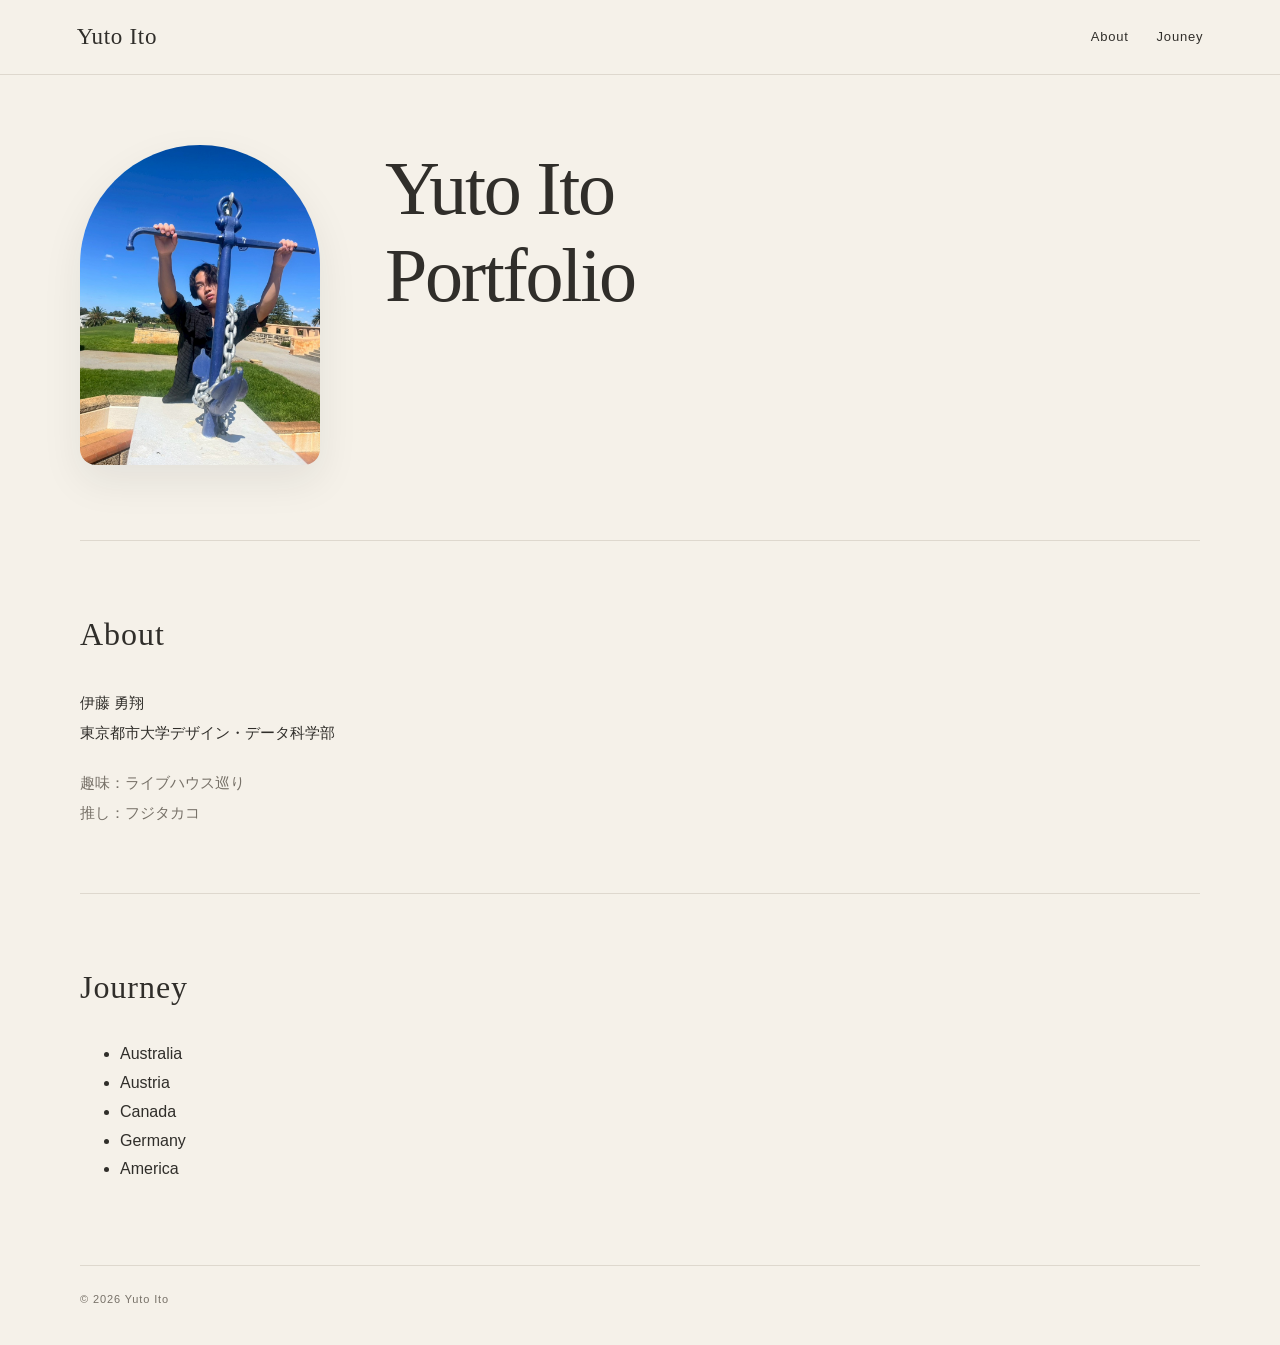
==== index.html @ a5b7b82e "Add files via upload" ====
<!DOCTYPE html>
<html long ="ja">
    <head>
        <meta charset="UTF-8">
        <title>Yuto Ito</title>
        <link rel="stylesheet" href="style.css">
    </head>
    <body>
        <header>
            <a href="#top">Yuto Ito</a>
            <nav>
                <a href="#about">About</a>
                <a href="#journey">Jouney</a>
            </nav>
        </header>
    </body>
    <main>
        <section id="top">
            <img src="media/20260925164111876652.jpg" width="200">
            <h1>
                Yuto Ito<br>
                Portfolio
            </h1>
        </section>
        <section id="about">
        <h3>About</h3>
        <p>
            伊藤 勇翔<br>
            東京都市大学デザイン・データ科学部
        </p>
        <p>
            趣味：ライブハウス巡り<br>
            推し：フジタカコ
        </p>
        </section>
        <section id="journey">
        <h3>Journey</h3>
        <ul>
            <li>Australia</li>
            <li>Austria</li>
            <li>Canada</li>
            <li>Germany</li>
            <li>America</li>
        </ul>
        </section>
    </main>
    <footer>
        <span>© 2026 Yuto Ito</span>
    </footer>
</html>
---- style.css ----
* {
    box-sizing: border-box;
}

html {
    scroll-behavior: smooth;
    scroll-padding-top: 100px;
}

body {
    --background: #f5f1e9;
    --surface: #fffdf8;
    --text: #302e2a;
    --muted: #777168;
    --accent: #956b4b;
    --border: #ded8ce;

    margin: 0;
    background-color: var(--background);
    color: var(--text);
    font-family: "Helvetica Neue", Arial, "Hiragino Kaku Gothic ProN",
        "Yu Gothic", Meiryo, sans-serif;
    line-height: 1.8;
    transition: background-color 0.6s ease, color 0.6s ease;
}

a {
    color: inherit;
    text-decoration: none;
}

header {
    display: flex;
    justify-content: space-between;
    align-items: center;
    position: fixed;
    top: 0;
    left: 0;
    z-index: 100;
    width: 100%;
    height: 75px;
    padding: 0 6%;
    background-color: var(--background);
    border-bottom: 1px solid var(--border);
    transition: background-color 0.6s ease;
}

header > a {
    font-family: Georgia, "Times New Roman", serif;
    font-size: 23px;
    letter-spacing: 0.03em;
}

nav {
    display: flex;
    gap: 28px;
}

nav a {
    font-size: 13px;
    letter-spacing: 0.06em;
    transition: color 0.2s ease;
}

nav a:hover {
    color: var(--accent);
}

main {
    max-width: 1200px;
    margin: 0 auto;
    padding: 0 40px;
}

section {
    padding: 65px 0;
}

h3 {
    margin: 0 0 24px;
    font-family: Georgia, "Times New Roman", serif;
    font-size: 32px;
    font-weight: normal;
    letter-spacing: 0.03em;
}

#top {
    display: grid;
    grid-template-columns: 240px 1fr;
    align-items: center;
    column-gap: 65px;
    padding-top: 145px;
    padding-bottom: 75px;
    min-height: 500px;
}

#top img {
    grid-row: 1 / 3;
    width: 240px;
    max-width: 100%;
    height: auto;
    display: block;
    border-radius: 120px 120px 16px 16px;
    box-shadow: 0 16px 40px rgba(30, 35, 40, 0.08);
}

#top h1 {
    align-self: end;
    margin: 0;
    font-family: Georgia, "Times New Roman", serif;
    font-size: clamp(42px, 6vw, 76px);
    font-weight: normal;
    line-height: 1.15;
    letter-spacing: -0.03em;
}

#weather-icon {
    align-self: start;
    margin: 18px 0 0;
    font-size: 38px;
    line-height: 1;
    color: var(--accent);
}

/* 自己紹介 */
#about {
    border-top: 1px solid var(--border);
    border-bottom: 1px solid var(--border);
}

#about p {
    margin: 0 0 20px;
    font-size: 15px;
    line-height: 2;
}

#about p:last-child {
    margin-bottom: 0;
    color: var(--muted);
}

/* 国の一覧 */
#journey {
    padding-top: 65px;
}

#works {
    padding: 10px 0 0;
}

#works > h3 {
    margin-bottom: 16px;
    font-family: inherit;
    font-size: 12px;
    font-weight: 600;
    letter-spacing: 0.18em;
    text-transform: uppercase;
    color: var(--muted);
}

.works-controls {
    display: flex;
    gap: 12px;
    margin-top: 20px;
    margin-bottom: 30px;
}

.works-controls select {
    min-width: 180px;
    max-width: 100%;
    padding: 12px 16px;
    border: 1px solid var(--border);
    border-radius: 8px;
    background-color: var(--surface);
    color: var(--text);
    font-family: inherit;
    font-size: 13px;
    cursor: pointer;
}

.works-controls select:focus-visible,
a:focus-visible {
    outline: 2px solid var(--accent);
    outline-offset: 4px;
}

#works-grid {
    display: grid;
    grid-template-columns: repeat(3, minmax(0, 1fr));
    gap: 26px;
}

.work-card {
    overflow: hidden;
    border: 1px solid var(--border);
    border-radius: 12px;
    background-color: var(--surface);
    transition: transform 0.25s ease, box-shadow 0.25s ease;
}

.work-card a {
    display: block;
    height: 100%;
}

.work-card img {
    display: block;
    width: 100%;
    aspect-ratio: 4 / 3;
    object-fit: cover;
    transition: transform 0.4s ease;
}

.work-info {
    padding: 22px;
}

.work-card h4 {
    margin: 8px 0 12px;
    font-size: 19px;
    font-weight: 600;
    letter-spacing: 0.03em;
}

.work-card p {
    margin: 0;
    font-size: 13px;
    line-height: 1.9;
    color: var(--muted);
}

.work-card .work-category {
    padding: 0;
    font-size: 11px;
    font-weight: 600;
    letter-spacing: 0.08em;
    color: var(--accent);
}

@media (hover: hover) {
    .work-card:hover {
        transform: translateY(-5px);
        box-shadow: 0 14px 30px rgba(30, 35, 40, 0.08);
    }

    .work-card:hover img {
        transform: scale(1.035);
    }
}

footer {
    max-width: 1120px;
    margin: 0 auto;
    padding: 24px 0 35px;
    border-top: 1px solid var(--border);
    font-size: 11px;
    letter-spacing: 0.08em;
    color: var(--muted);
}

body.weather-sunny {
    --background: #f5f1e9;
    --surface: #fffdf8;
    --text: #302e2a;
    --muted: #777168;
    --accent: #956b4b;
    --border: #ded8ce;
}

body.weather-cloudy {
    --background: #eceeef;
    --surface: #f8f9fa;
    --text: #30383c;
    --muted: #69757b;
    --accent: #596f65;
    --border: #d3dadd;
}

body.weather-rainy {
    --background: #e5ebf0;
    --surface: #f5f8fb;
    --text: #293b49;
    --muted: #607586;
    --accent: #4e708b;
    --border: #cbd6df;
}

@media screen and (max-width: 900px) {
    #works-grid {
        grid-template-columns: repeat(2, minmax(0, 1fr));
    }

    #top {
        column-gap: 35px;
    }

    footer {
        margin: 0 40px;
    }
}

@media screen and (max-width: 600px) {
    header {
        height: 65px;
        padding: 0 24px;
    }

    header > a {
        font-size: 20px;
    }

    nav {
        gap: 18px;
    }

    main {
        padding: 0 24px;
    }

    section {
        padding: 45px 0;
    }

    #top {
        grid-template-columns: 1fr;
        gap: 0;
        min-height: auto;
        padding-top: 105px;
        padding-bottom: 45px;
    }

    #top img {
        grid-row: auto;
        width: 180px;
        margin-bottom: 28px;
    }

    #top h1 {
        font-size: 48px;
    }

    #weather-icon {
        margin-top: 20px;
        font-size: 32px;
    }

    h3 {
        font-size: 28px;
    }

    #journey {
        padding-top: 45px;
    }

    #works-grid {
        grid-template-columns: 1fr;
        gap: 24px;
    }

    .works-controls {
        flex-direction: column;
    }

    .works-controls select {
        width: 100%;
    }

    footer {
        margin: 0 24px;
    }
}
@media (prefers-reduced-motion: reduce) {
    html {
        scroll-behavior: auto;
    }

    *,
    *::before,
    *::after {
        transition: none !important;
    }
}
.favorite-artist {
    margin-top: 32px;
    padding: 28px;
    border: 1px solid var(--border);
    border-left: 3px solid var(--accent);
    border-radius: 12px;
    background-color: var(--surface);
}

.artist-label {
    font-size: 10px;
    font-weight: 600;
    letter-spacing: 0.18em;
    color: var(--accent);
}

.favorite-artist h4 {
    margin: 10px 0 16px;
    font-size: 24px;
    font-weight: 600;
    letter-spacing: 0.06em;
}

#about .artist-description {
    max-width: 650px;
    margin: 0;
    font-size: 14px;
    line-height: 2;
    color: var(--muted);
}

.artist-links {
    display: flex;
    flex-wrap: wrap;
    gap: 10px;
    margin-top: 24px;
}

.artist-links a {
    display: inline-flex;
    align-items: center;
    justify-content: center;
    padding: 10px 18px;
    border: 1px solid var(--border);
    border-radius: 6px;
    font-size: 12px;
    transition: background-color 0.2s ease, color 0.2s ease;
}

.artist-links a:first-child {
    background-color: var(--accent);
    border-color: var(--accent);
    color: #fff;
}

@media (hover: hover) {
    .artist-links a:hover {
        background-color: var(--text);
        border-color: var(--text);
        color: var(--surface);
    }
}

@media screen and (max-width: 600px) {
    .favorite-artist {
        padding: 22px;
    }

    .artist-links {
        flex-direction: column;
    }
}
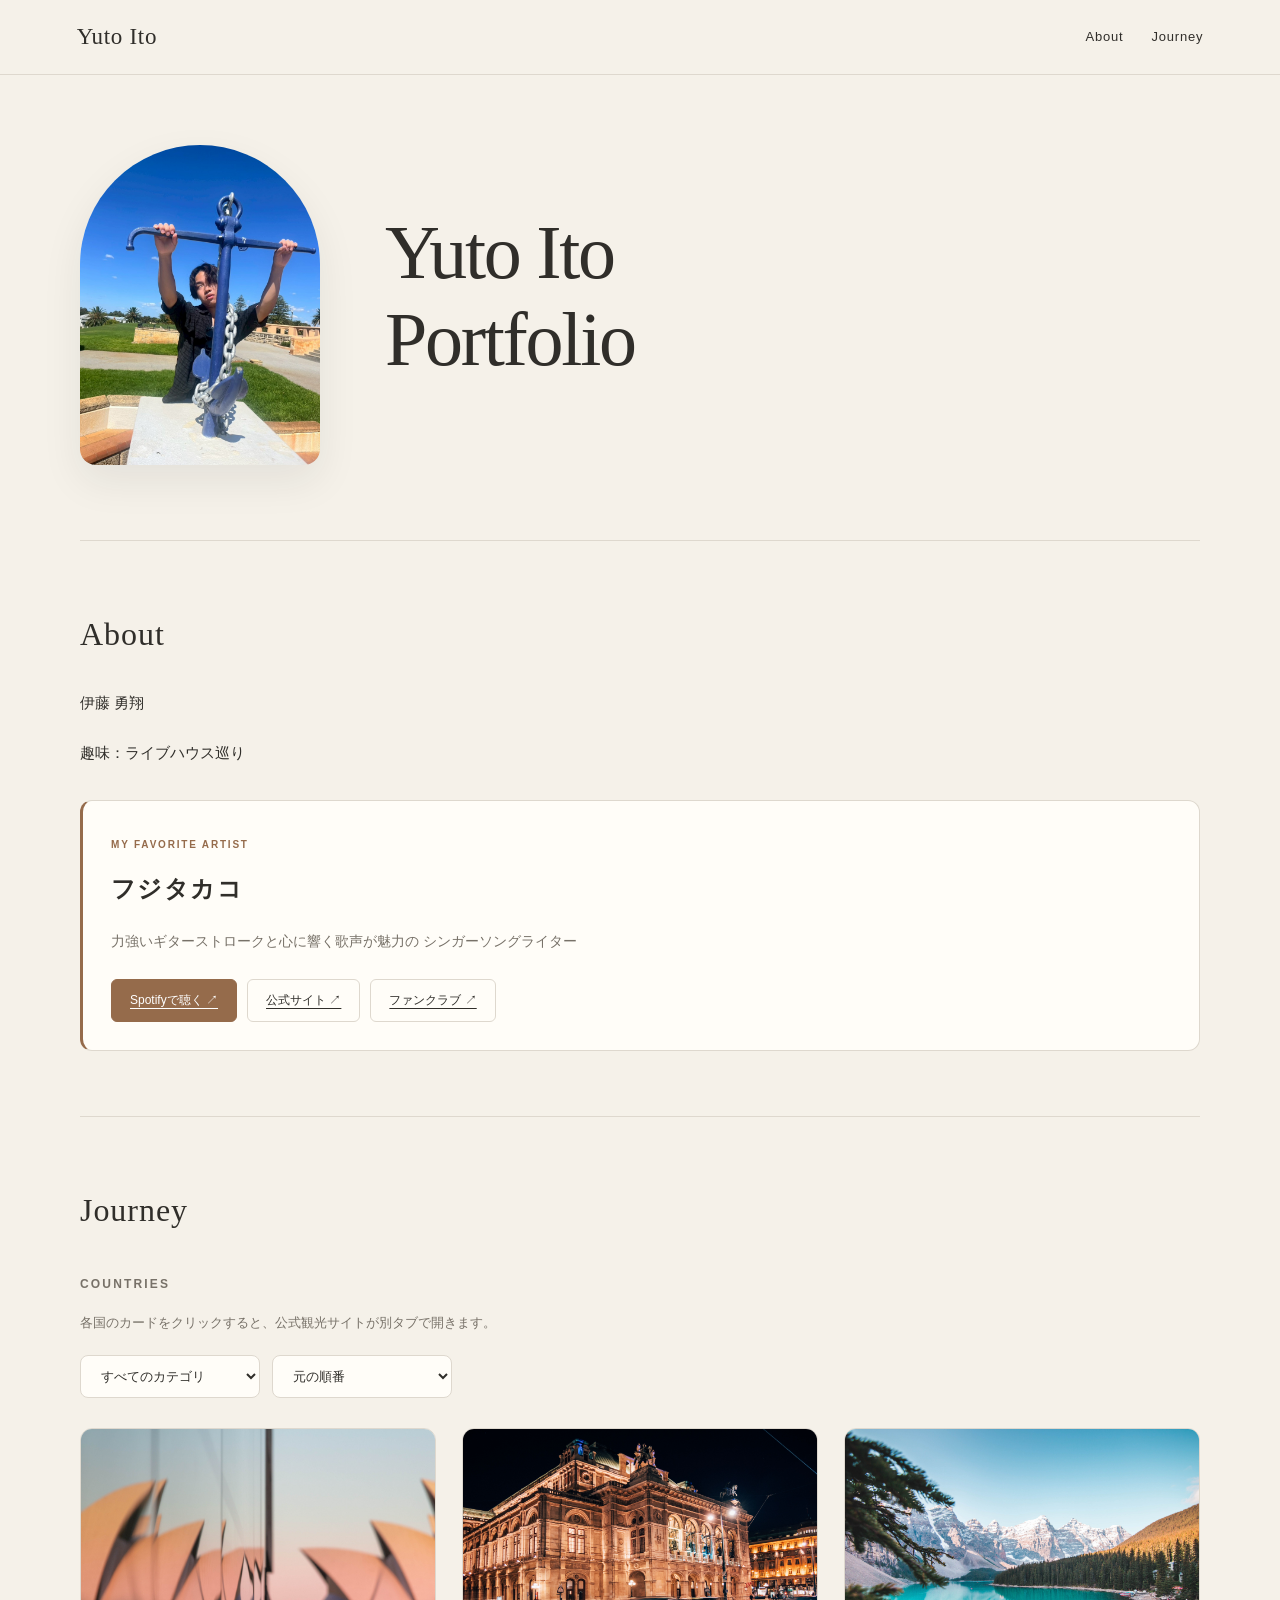
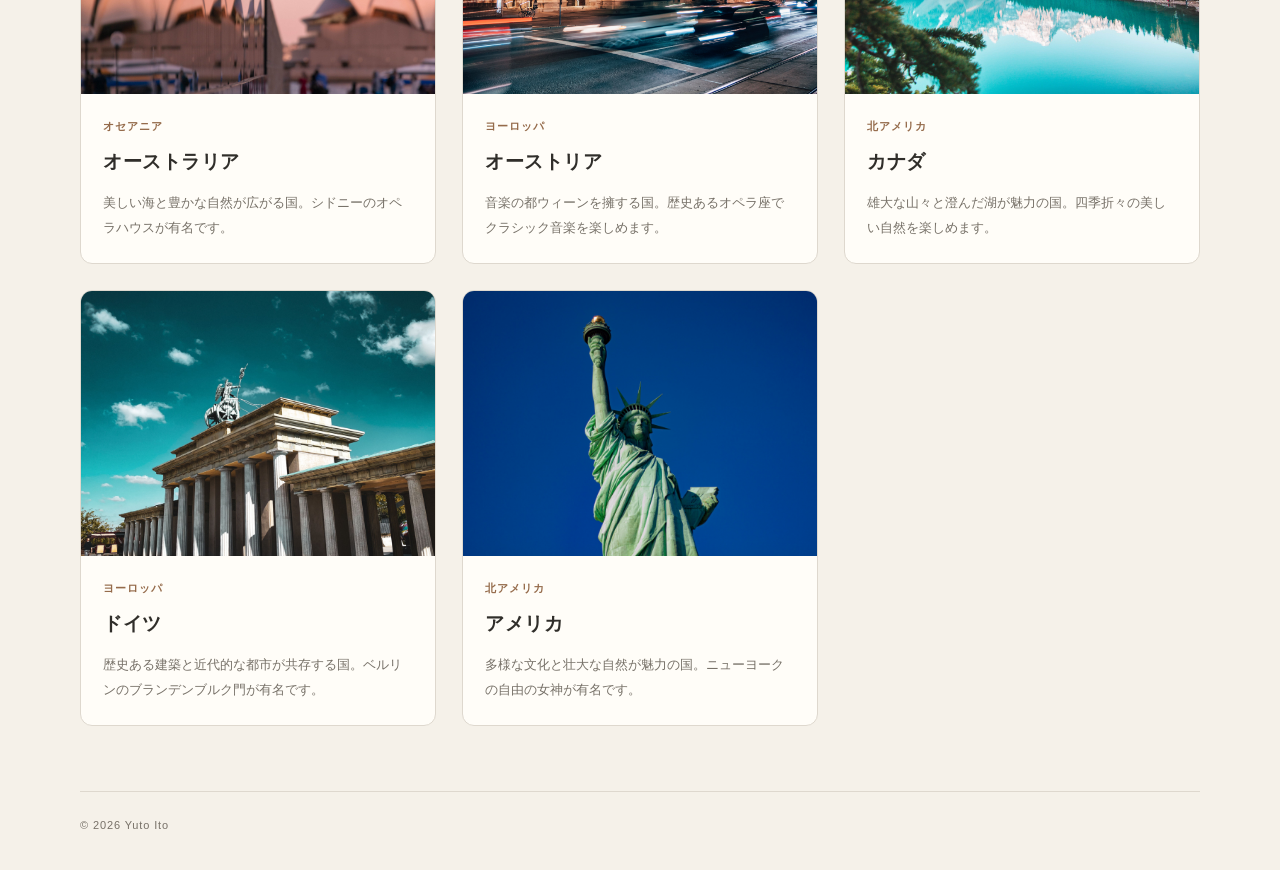
==== commit 9762253e: "Add files via upload" ====
--- a/index.html
+++ b/index.html
@@ -1,50 +1,105 @@
 <!DOCTYPE html>
-<html long ="ja">
-    <head>
-        <meta charset="UTF-8">
-        <title>Yuto Ito</title>
-        <link rel="stylesheet" href="style.css">
-    </head>
-    <body>
-        <header>
-            <a href="#top">Yuto Ito</a>
-            <nav>
-                <a href="#about">About</a>
-                <a href="#journey">Jouney</a>
-            </nav>
-        </header>
-    </body>
+<html lang="ja">
+<head>
+    <meta charset="UTF-8">
+    <meta name="viewport" content="width=device-width, initial-scale=1.0">
+    <title>Yuto Ito</title>
+    <link rel="stylesheet" href="style.css">
+</head>
+
+<body>
+    <header>
+        <a href="#top">Yuto Ito</a>
+
+        <nav>
+            <a href="#about">About</a>
+            <a href="#journey">Journey</a>
+        </nav>
+    </header>
+
     <main>
         <section id="top">
-            <img src="media/20260925164111876652.jpg" width="200">
+            <img
+                src="media/20260925164111876652.jpg"
+                alt="伊藤勇翔のプロフィール写真"
+                width="200"
+            >
+
             <h1>
                 Yuto Ito<br>
                 Portfolio
             </h1>
+
+            <p id="weather-icon"></p>
         </section>
+
         <section id="about">
-        <h3>About</h3>
-        <p>
-            伊藤 勇翔<br>
-            東京都市大学デザイン・データ科学部
+    <h3>About</h3>
+
+    <p>
+        伊藤 勇翔<br>
+    </p>
+
+    <p>趣味：ライブハウス巡り</p>
+
+    <div class="favorite-artist">
+        <span class="artist-label">MY FAVORITE ARTIST</span>
+        <h4>フジタカコ</h4>
+
+        <p class="artist-description">
+            力強いギターストロークと心に響く歌声が魅力の
+            シンガーソングライター
         </p>
-        <p>
-            趣味：ライブハウス巡り<br>
-            推し：フジタカコ
-        </p>
-        </section>
+
+        <div class="artist-links">
+            <a href="https://open.spotify.com/intl-ja/artist/7zickYqNm26rlWgRWS7wtg"
+               target="_blank" rel="noopener noreferrer">
+                Spotifyで聴く ↗
+            </a>
+
+            <a href="https://fujitakako.com/"
+               target="_blank" rel="noopener noreferrer">
+                公式サイト ↗
+            </a>
+
+            <a href="https://fujitakako.bitfan.id/"
+               target="_blank" rel="noopener noreferrer">
+                ファンクラブ ↗
+            </a>
+        </div>
+    </div>
+</section>
+
         <section id="journey">
-        <h3>Journey</h3>
-        <ul>
-            <li>Australia</li>
-            <li>Austria</li>
-            <li>Canada</li>
-            <li>Germany</li>
-            <li>America</li>
-        </ul>
+            <h3>Journey</h3>
+
+            <section id="works" class="works">
+                <h3>Countries</h3>
+
+                <p class="external-note">
+                    各国のカードをクリックすると、公式観光サイトが別タブで開きます。
+                </p>
+
+                <div class="works-controls">
+                    <select id="category" aria-label="カテゴリ">
+                        <option value="all">すべてのカテゴリ</option>
+                    </select>
+
+                    <select id="sort" aria-label="並び替え">
+                        <option value="default">元の順番</option>
+                        <option value="title">名前順</option>
+                    </select>
+                </div>
+
+                <div id="works-grid"></div>
+            </section>
         </section>
     </main>
+
     <footer>
         <span>© 2026 Yuto Ito</span>
     </footer>
+
+    <script src="works.js"></script>
+</body>
 </html>
--- a/style.css
+++ b/style.css
@@ -122,7 +122,6 @@
     color: var(--accent);
 }
 
-/* 自己紹介 */
 #about {
     border-top: 1px solid var(--border);
     border-bottom: 1px solid var(--border);
@@ -139,7 +138,40 @@
     color: var(--muted);
 }
 
-/* 国の一覧 */
+.favorite-artist {
+    margin-top: 28px;
+}
+
+.favorite-artist h4 {
+    margin: 0 0 10px;
+    font-size: 16px;
+    font-weight: 600;
+}
+
+#about .artist-description {
+    margin: 0;
+    font-size: 14px;
+    line-height: 2;
+    color: var(--muted);
+}
+
+.artist-links {
+    display: flex;
+    flex-wrap: wrap;
+    gap: 12px 24px;
+    margin-top: 14px;
+}
+
+.artist-links a {
+    font-size: 13px;
+    text-decoration: underline;
+    text-underline-offset: 4px;
+}
+
+.artist-links a:hover {
+    color: var(--accent);
+}
+
 #journey {
     padding-top: 65px;
 }
@@ -158,8 +190,15 @@
     color: var(--muted);
 }
 
+.external-note {
+    font-size: 13px;
+    color: var(--muted);
+}
+
 .works-controls {
     display: flex;
+    flex-wrap: wrap;
+    align-items: center;
     gap: 12px;
     margin-top: 20px;
     margin-bottom: 30px;
@@ -359,9 +398,11 @@
 
     .works-controls {
         flex-direction: column;
+        align-items: stretch;
     }
 
     .works-controls select {
+        min-width: 0;
         width: 100%;
     }
 
@@ -369,6 +410,7 @@
         margin: 0 24px;
     }
 }
+
 @media (prefers-reduced-motion: reduce) {
     html {
         scroll-behavior: auto;
@@ -380,6 +422,7 @@
         transition: none !important;
     }
 }
+/* 好きなアーティスト */
 .favorite-artist {
     margin-top: 32px;
     padding: 28px;
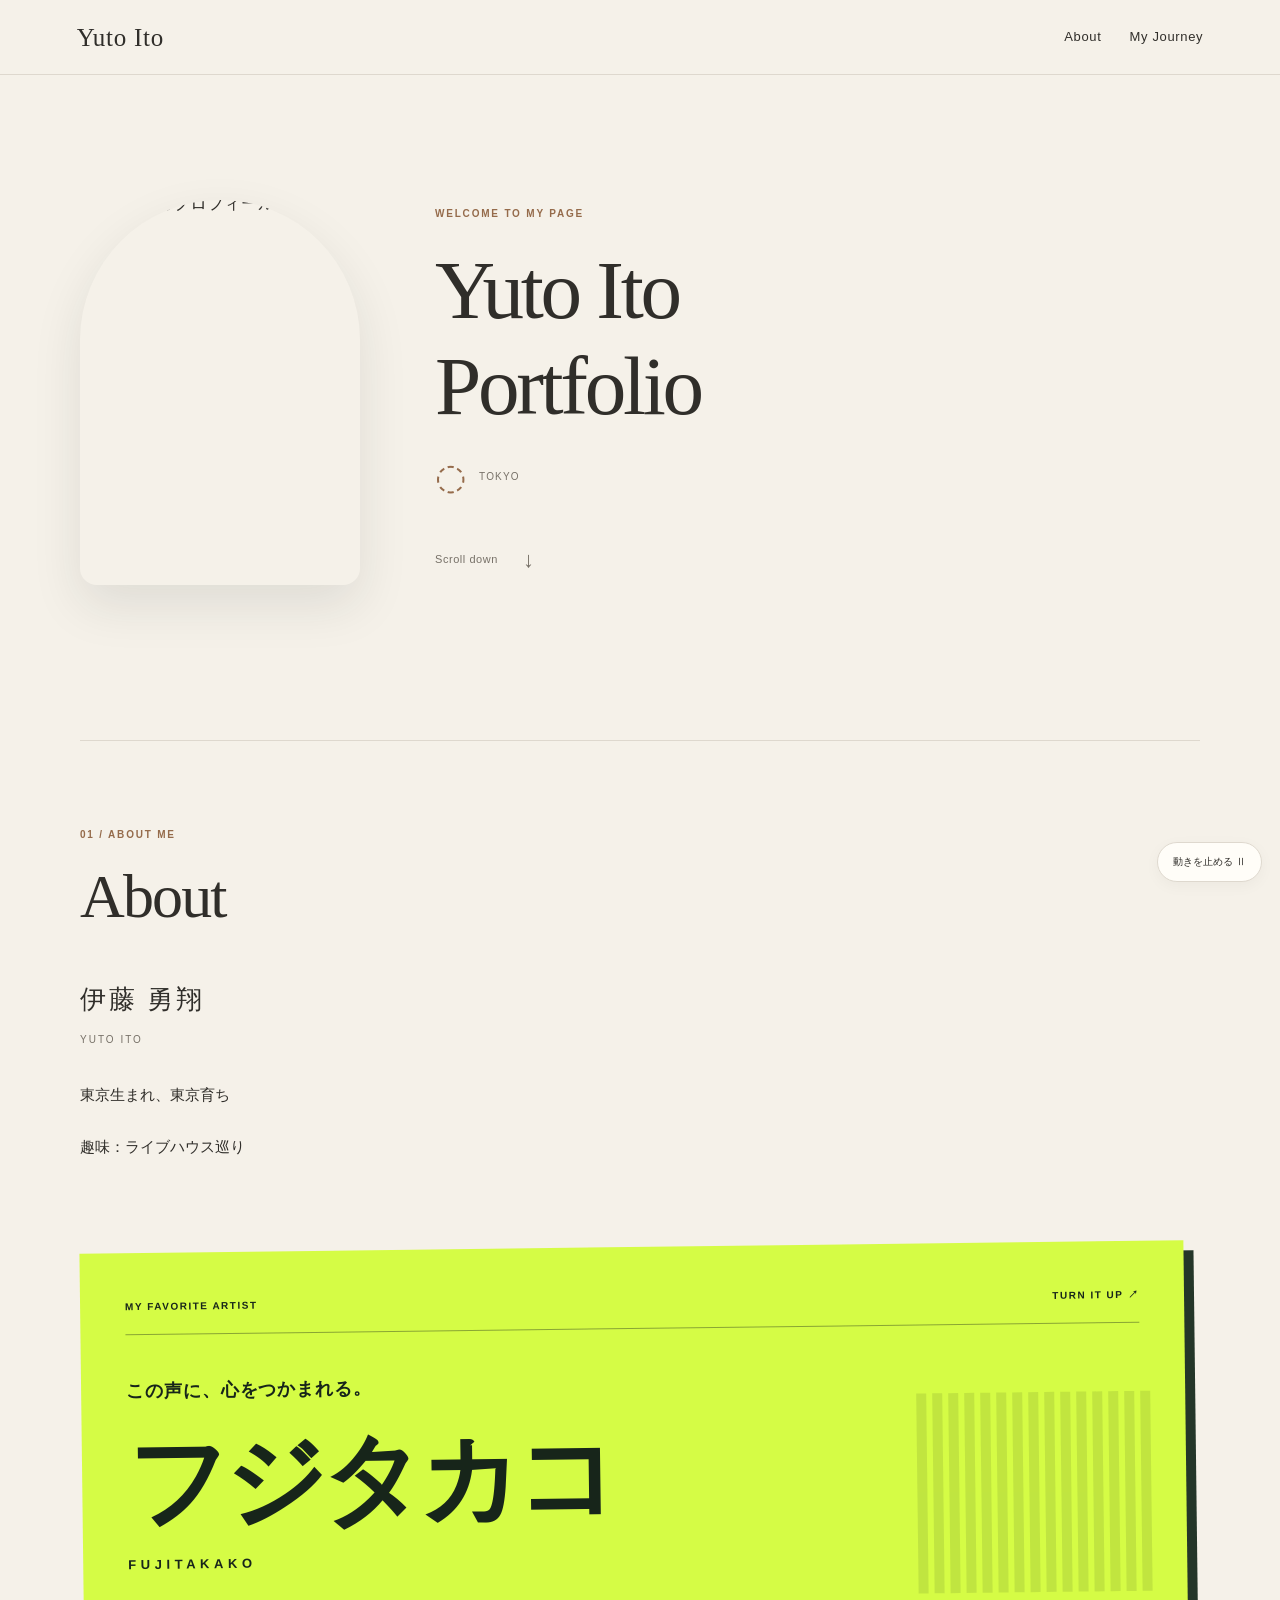
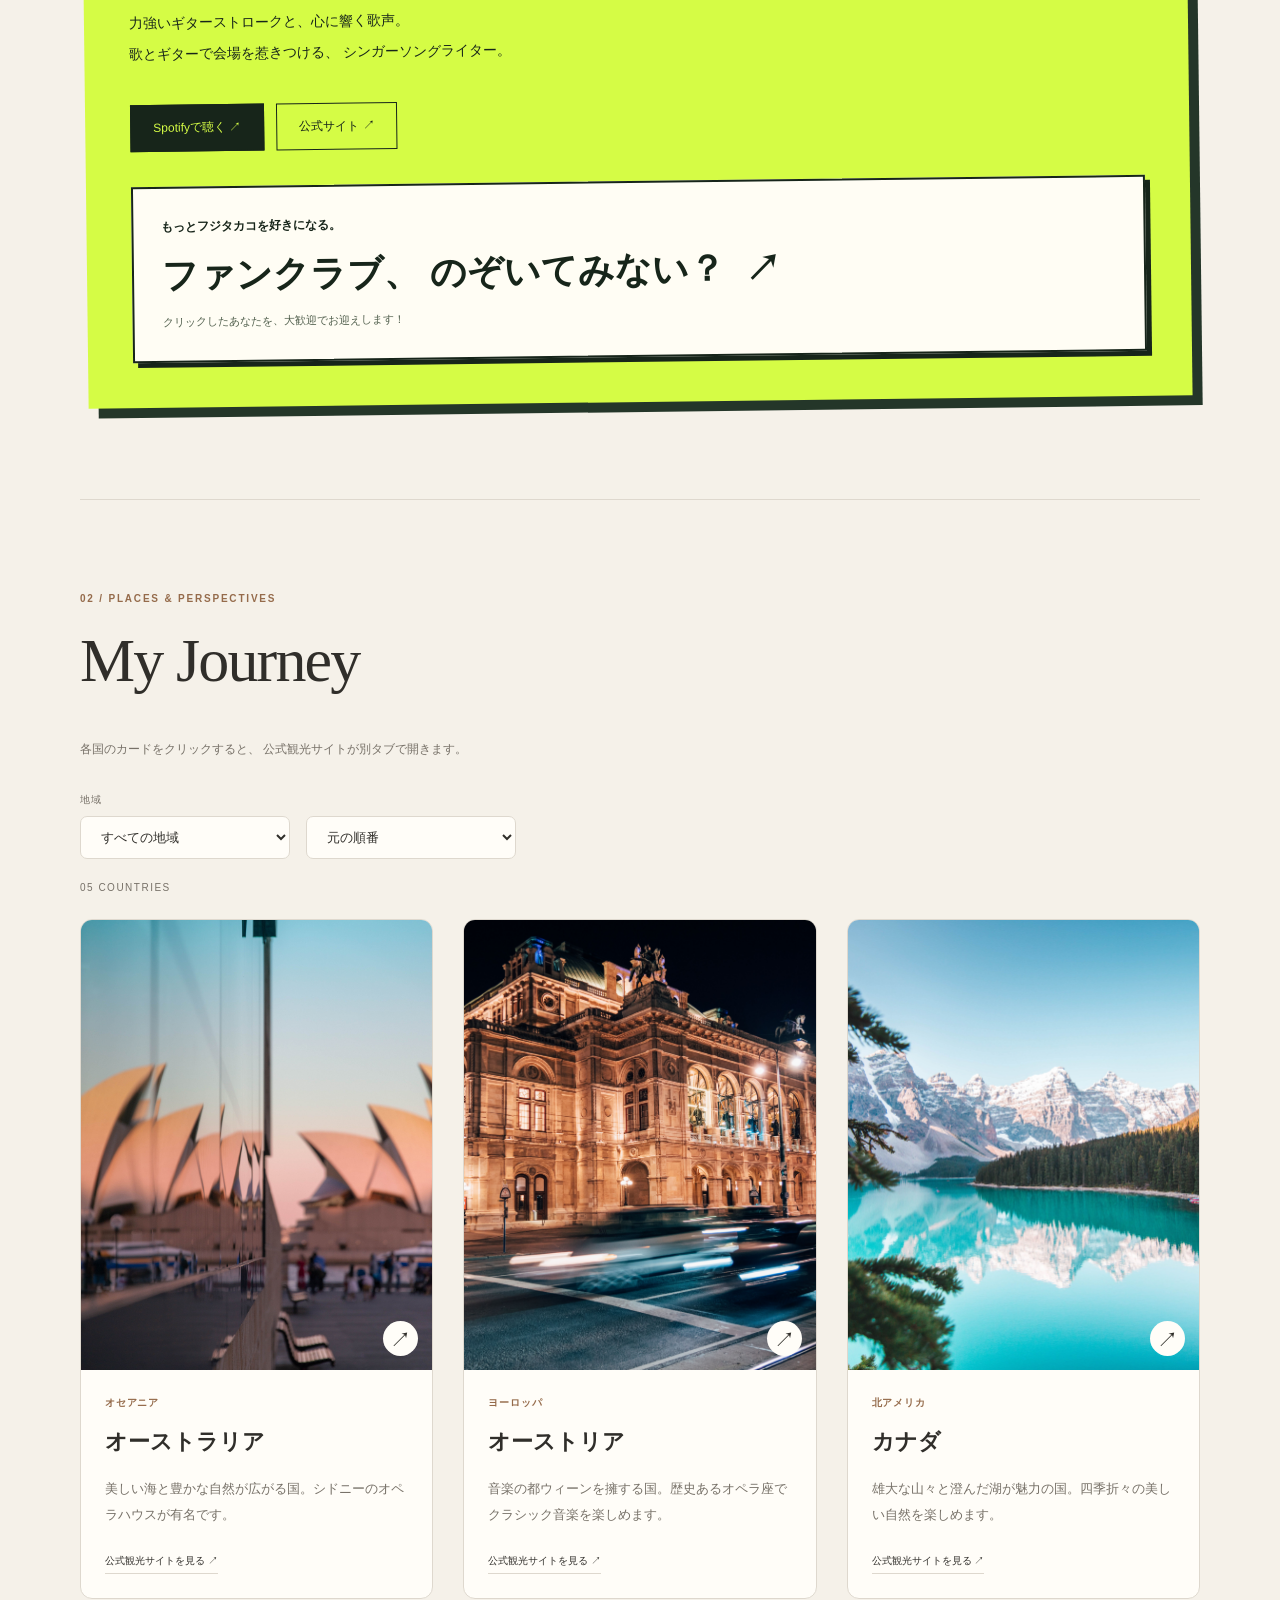
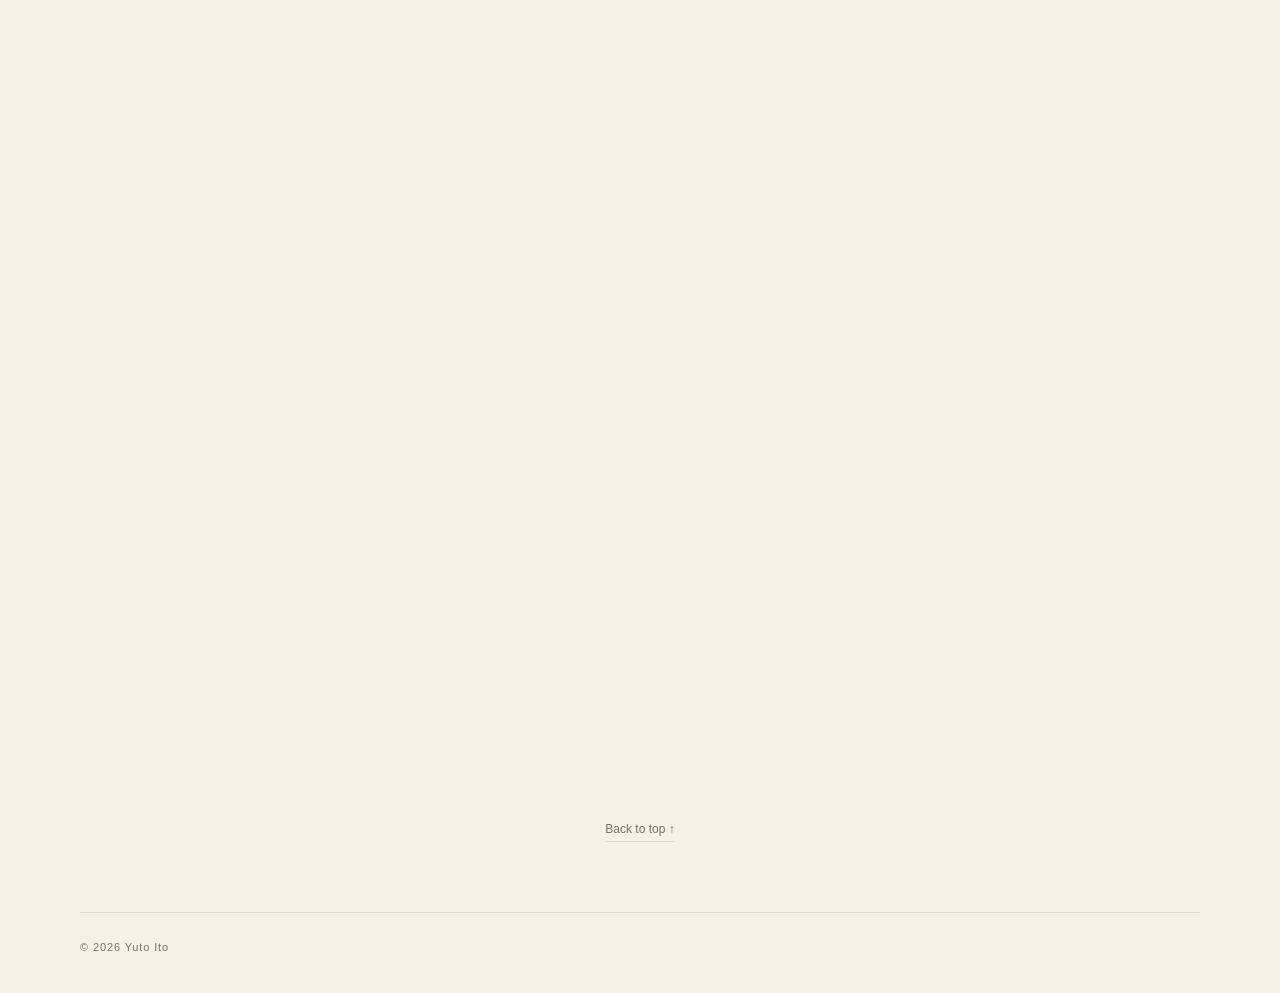
==== commit 58953027: "Add files via upload" ====
--- a/index.html
+++ b/index.html
@@ -1,105 +1,241 @@
-<!DOCTYPE html>
-<html lang="ja">
-<head>
-    <meta charset="UTF-8">
-    <meta name="viewport" content="width=device-width, initial-scale=1.0">
-    <title>Yuto Ito</title>
-    <link rel="stylesheet" href="style.css">
-</head>
-
-<body>
-    <header>
-        <a href="#top">Yuto Ito</a>
-
-        <nav>
-            <a href="#about">About</a>
-            <a href="#journey">Journey</a>
-        </nav>
-    </header>
-
-    <main>
-        <section id="top">
-            <img
-                src="media/20260925164111876652.jpg"
-                alt="伊藤勇翔のプロフィール写真"
-                width="200"
-            >
-
-            <h1>
-                Yuto Ito<br>
-                Portfolio
-            </h1>
-
-            <p id="weather-icon"></p>
-        </section>
-
-        <section id="about">
-    <h3>About</h3>
-
-    <p>
-        伊藤 勇翔<br>
-    </p>
-
-    <p>趣味：ライブハウス巡り</p>
-
-    <div class="favorite-artist">
-        <span class="artist-label">MY FAVORITE ARTIST</span>
-        <h4>フジタカコ</h4>
-
-        <p class="artist-description">
-            力強いギターストロークと心に響く歌声が魅力の
-            シンガーソングライター
-        </p>
-
-        <div class="artist-links">
-            <a href="https://open.spotify.com/intl-ja/artist/7zickYqNm26rlWgRWS7wtg"
-               target="_blank" rel="noopener noreferrer">
-                Spotifyで聴く ↗
-            </a>
-
-            <a href="https://fujitakako.com/"
-               target="_blank" rel="noopener noreferrer">
-                公式サイト ↗
-            </a>
-
-            <a href="https://fujitakako.bitfan.id/"
-               target="_blank" rel="noopener noreferrer">
-                ファンクラブ ↗
-            </a>
-        </div>
-    </div>
-</section>
-
-        <section id="journey">
-            <h3>Journey</h3>
-
-            <section id="works" class="works">
-                <h3>Countries</h3>
-
-                <p class="external-note">
-                    各国のカードをクリックすると、公式観光サイトが別タブで開きます。
-                </p>
-
-                <div class="works-controls">
-                    <select id="category" aria-label="カテゴリ">
-                        <option value="all">すべてのカテゴリ</option>
-                    </select>
-
-                    <select id="sort" aria-label="並び替え">
-                        <option value="default">元の順番</option>
-                        <option value="title">名前順</option>
-                    </select>
-                </div>
-
-                <div id="works-grid"></div>
-            </section>
-        </section>
-    </main>
-
-    <footer>
-        <span>© 2026 Yuto Ito</span>
-    </footer>
-
-    <script src="works.js"></script>
-</body>
+<!DOCTYPE html>
+<html lang="ja">
+<head>
+    <meta charset="UTF-8">
+    <meta name="viewport" content="width=device-width, initial-scale=1.0">
+
+    <meta
+        name="description"
+        content="伊藤勇翔のポートフォリオ。自己紹介、好きな音楽、世界の国々を紹介します。"
+    >
+
+    <title>Yuto Ito | Portfolio</title>
+
+    <link rel="stylesheet" href="style.css?v=5">
+    <script src="works.js?v=5" defer></script>
+</head>
+
+<body>
+    <div class="scroll-progress" aria-hidden="true"></div>
+
+    <header>
+        <a class="site-name" href="#top">Yuto Ito</a>
+
+        <nav aria-label="メインメニュー">
+            <a href="#about">About</a>
+            <a href="#journey">My Journey</a>
+        </nav>
+    </header>
+
+    <main>
+        <!-- トップ -->
+        <section id="top">
+            <div class="profile-photo">
+                <img
+                    src="media/profile.jpg"
+                    alt="伊藤勇翔のプロフィール写真"
+                    width="300"
+                    height="400"
+                    fetchpriority="high"
+                >
+            </div>
+
+            <div class="top-content">
+                <p class="section-label">WELCOME TO MY PAGE</p>
+
+                <h1>
+                    <span>Yuto Ito</span>
+                    <span>Portfolio</span>
+                </h1>
+
+                <div class="weather" role="status">
+                    <span id="weather-icon">◌</span>
+                    <span id="weather-text">TOKYO</span>
+                </div>
+
+                <a class="scroll-link" href="#about">
+                    Scroll down
+                    <span aria-hidden="true">↓</span>
+                </a>
+            </div>
+        </section>
+
+        <section id="about">
+            <div class="section-heading reveal">
+                <p class="section-label">01 / ABOUT ME</p>
+                <h2>About</h2>
+            </div>
+
+            <div class="about-profile reveal">
+                <p class="japanese-name">伊藤 勇翔</p>
+                <p class="english-name">YUTO ITO</p>
+
+                <p>
+                    東京生まれ、東京育ち<br>
+                </p>
+
+                <p>趣味：ライブハウス巡り</p>
+            </div>
+            <div class="artist-wrapper reveal">
+                <div class="favorite-artist">
+                    <div class="artist-topline">
+                        <span>MY FAVORITE ARTIST</span>
+                        <span>TURN IT UP ↗</span>
+                    </div>
+
+                    <p class="artist-catch">
+                        この声に、心をつかまれる。
+                    </p>
+
+                    <h3>
+                        フジタカコ
+                        <span>FUJITAKAKO</span>
+                    </h3>
+
+                    <div class="artist-description">
+                        <p>
+                            力強いギターストロークと、心に響く歌声。
+                        </p>
+                        <p>
+                            歌とギターで会場を惹きつける、
+                            シンガーソングライター。
+                        </p>
+                    </div>
+
+                    <div class="equalizer" aria-hidden="true">
+                        <i></i><i></i><i></i><i></i><i></i>
+                        <i></i><i></i><i></i><i></i><i></i>
+                        <i></i><i></i><i></i><i></i><i></i>
+                    </div>
+
+                    <div class="artist-links">
+                        <a
+                            href="https://open.spotify.com/intl-ja/artist/7zickYqNm26rlWgRWS7wtg"
+                            target="_blank"
+                            rel="noopener noreferrer"
+                        >
+                            Spotifyで聴く ↗
+                        </a>
+
+                        <a
+                            href="https://fujitakako.com/"
+                            target="_blank"
+                            rel="noopener noreferrer"
+                        >
+                            公式サイト ↗
+                        </a>
+                    </div>
+
+                    <a
+                        class="fanclub-cta"
+                        href="https://fujitakako.bitfan.id/"
+                    >
+                        <span class="fanclub-label">
+                            もっとフジタカコを好きになる。
+                        </span>
+
+                        <span class="fanclub-title">
+                            ファンクラブ、<br class="mobile-break">
+                            のぞいてみない？
+                            <span aria-hidden="true">↗</span>
+                        </span>
+
+                        <span class="fanclub-note">
+                            クリックしたあなたを、大歓迎でお迎えします！
+                        </span>
+                    </a>
+                </div>
+            </div>
+        </section>
+        <section id="journey">
+            <div class="section-heading reveal">
+                <p class="section-label">02 / PLACES & PERSPECTIVES</p>
+                <h2>My Journey</h2>
+            </div>
+
+            <div id="works">
+                <p class="external-note reveal">
+                    各国のカードをクリックすると、
+                    公式観光サイトが別タブで開きます。
+                </p>
+
+                <div class="works-controls reveal">
+                    <label>
+                        地域
+                        <select id="category">
+                            <option value="all">すべての地域</option>
+                        </select>
+                    </label>
+
+                    <label>
+                        <select id="sort">
+                            <option value="default">元の順番</option>
+                            <option value="title">名前順</option>
+                        </select>
+                    </label>
+                </div>
+
+                <p id="result-count" aria-live="polite"></p>
+
+                <div id="works-grid"></div>
+
+                <p id="works-message" role="status">
+                </p>
+            </div>
+        </section>
+
+        <div class="back-to-top">
+            <a href="#top">Back to top ↑</a>
+        </div>
+    </main>
+
+    <footer>
+        <span>© 2026 Yuto Ito</span>
+    </footer>
+
+    <button
+        id="motion-toggle"
+        type="button"
+        aria-pressed="false"
+        hidden
+    >
+        動きを止める Ⅱ
+    </button>
+    <dialog
+        id="fanclub-welcome"
+        aria-labelledby="welcome-title"
+        aria-describedby="welcome-description"
+    >
+        <canvas id="fireworks" aria-hidden="true"></canvas>
+
+        <div class="welcome-content">
+            <p class="welcome-label">YOU’RE VERY WELCOME!</p>
+
+            <div class="welcome-star" aria-hidden="true">✳</div>
+
+            <h2 id="welcome-title">
+                ようこそ、<br>
+                フジタカコの世界へ！
+            </h2>
+
+            <p id="welcome-description">
+                気になってくれて、ありがとう。<br>
+                もっと好きになるきっかけが、きっとある。
+            </p>
+
+            <a
+                class="welcome-go"
+                href="https://fujitakako.bitfan.id/"
+            >
+                ファンクラブサイトへ進む ↗
+            </a>
+
+            <p id="welcome-count" role="status"></p>
+
+            <button class="welcome-cancel" type="button">
+                戻る・移動をキャンセル
+            </button>
+        </div>
+    </dialog>
+</body>
 </html>
--- a/style.css
+++ b/style.css
@@ -1,497 +1,1065 @@
-* {
-    box-sizing: border-box;
-}
-
-html {
-    scroll-behavior: smooth;
-    scroll-padding-top: 100px;
-}
-
-body {
-    --background: #f5f1e9;
-    --surface: #fffdf8;
-    --text: #302e2a;
-    --muted: #777168;
-    --accent: #956b4b;
-    --border: #ded8ce;
-
-    margin: 0;
-    background-color: var(--background);
-    color: var(--text);
-    font-family: "Helvetica Neue", Arial, "Hiragino Kaku Gothic ProN",
-        "Yu Gothic", Meiryo, sans-serif;
-    line-height: 1.8;
-    transition: background-color 0.6s ease, color 0.6s ease;
-}
-
-a {
-    color: inherit;
-    text-decoration: none;
-}
-
-header {
-    display: flex;
-    justify-content: space-between;
-    align-items: center;
-    position: fixed;
-    top: 0;
-    left: 0;
-    z-index: 100;
-    width: 100%;
-    height: 75px;
-    padding: 0 6%;
-    background-color: var(--background);
-    border-bottom: 1px solid var(--border);
-    transition: background-color 0.6s ease;
-}
-
-header > a {
-    font-family: Georgia, "Times New Roman", serif;
-    font-size: 23px;
-    letter-spacing: 0.03em;
-}
-
-nav {
-    display: flex;
-    gap: 28px;
-}
-
-nav a {
-    font-size: 13px;
-    letter-spacing: 0.06em;
-    transition: color 0.2s ease;
-}
-
-nav a:hover {
-    color: var(--accent);
-}
-
-main {
-    max-width: 1200px;
-    margin: 0 auto;
-    padding: 0 40px;
-}
-
-section {
-    padding: 65px 0;
-}
-
-h3 {
-    margin: 0 0 24px;
-    font-family: Georgia, "Times New Roman", serif;
-    font-size: 32px;
-    font-weight: normal;
-    letter-spacing: 0.03em;
-}
-
-#top {
-    display: grid;
-    grid-template-columns: 240px 1fr;
-    align-items: center;
-    column-gap: 65px;
-    padding-top: 145px;
-    padding-bottom: 75px;
-    min-height: 500px;
-}
-
-#top img {
-    grid-row: 1 / 3;
-    width: 240px;
-    max-width: 100%;
-    height: auto;
-    display: block;
-    border-radius: 120px 120px 16px 16px;
-    box-shadow: 0 16px 40px rgba(30, 35, 40, 0.08);
-}
-
-#top h1 {
-    align-self: end;
-    margin: 0;
-    font-family: Georgia, "Times New Roman", serif;
-    font-size: clamp(42px, 6vw, 76px);
-    font-weight: normal;
-    line-height: 1.15;
-    letter-spacing: -0.03em;
-}
-
-#weather-icon {
-    align-self: start;
-    margin: 18px 0 0;
-    font-size: 38px;
-    line-height: 1;
-    color: var(--accent);
-}
-
-#about {
-    border-top: 1px solid var(--border);
-    border-bottom: 1px solid var(--border);
-}
-
-#about p {
-    margin: 0 0 20px;
-    font-size: 15px;
-    line-height: 2;
-}
-
-#about p:last-child {
-    margin-bottom: 0;
-    color: var(--muted);
-}
-
-.favorite-artist {
-    margin-top: 28px;
-}
-
-.favorite-artist h4 {
-    margin: 0 0 10px;
-    font-size: 16px;
-    font-weight: 600;
-}
-
-#about .artist-description {
-    margin: 0;
-    font-size: 14px;
-    line-height: 2;
-    color: var(--muted);
-}
-
-.artist-links {
-    display: flex;
-    flex-wrap: wrap;
-    gap: 12px 24px;
-    margin-top: 14px;
-}
-
-.artist-links a {
-    font-size: 13px;
-    text-decoration: underline;
-    text-underline-offset: 4px;
-}
-
-.artist-links a:hover {
-    color: var(--accent);
-}
-
-#journey {
-    padding-top: 65px;
-}
-
-#works {
-    padding: 10px 0 0;
-}
-
-#works > h3 {
-    margin-bottom: 16px;
-    font-family: inherit;
-    font-size: 12px;
-    font-weight: 600;
-    letter-spacing: 0.18em;
-    text-transform: uppercase;
-    color: var(--muted);
-}
-
-.external-note {
-    font-size: 13px;
-    color: var(--muted);
-}
-
-.works-controls {
-    display: flex;
-    flex-wrap: wrap;
-    align-items: center;
-    gap: 12px;
-    margin-top: 20px;
-    margin-bottom: 30px;
-}
-
-.works-controls select {
-    min-width: 180px;
-    max-width: 100%;
-    padding: 12px 16px;
-    border: 1px solid var(--border);
-    border-radius: 8px;
-    background-color: var(--surface);
-    color: var(--text);
-    font-family: inherit;
-    font-size: 13px;
-    cursor: pointer;
-}
-
-.works-controls select:focus-visible,
-a:focus-visible {
-    outline: 2px solid var(--accent);
-    outline-offset: 4px;
-}
-
-#works-grid {
-    display: grid;
-    grid-template-columns: repeat(3, minmax(0, 1fr));
-    gap: 26px;
-}
-
-.work-card {
-    overflow: hidden;
-    border: 1px solid var(--border);
-    border-radius: 12px;
-    background-color: var(--surface);
-    transition: transform 0.25s ease, box-shadow 0.25s ease;
-}
-
-.work-card a {
-    display: block;
-    height: 100%;
-}
-
-.work-card img {
-    display: block;
-    width: 100%;
-    aspect-ratio: 4 / 3;
-    object-fit: cover;
-    transition: transform 0.4s ease;
-}
-
-.work-info {
-    padding: 22px;
-}
-
-.work-card h4 {
-    margin: 8px 0 12px;
-    font-size: 19px;
-    font-weight: 600;
-    letter-spacing: 0.03em;
-}
-
-.work-card p {
-    margin: 0;
-    font-size: 13px;
-    line-height: 1.9;
-    color: var(--muted);
-}
-
-.work-card .work-category {
-    padding: 0;
-    font-size: 11px;
-    font-weight: 600;
-    letter-spacing: 0.08em;
-    color: var(--accent);
-}
-
-@media (hover: hover) {
-    .work-card:hover {
-        transform: translateY(-5px);
-        box-shadow: 0 14px 30px rgba(30, 35, 40, 0.08);
-    }
-
-    .work-card:hover img {
-        transform: scale(1.035);
-    }
-}
-
-footer {
-    max-width: 1120px;
-    margin: 0 auto;
-    padding: 24px 0 35px;
-    border-top: 1px solid var(--border);
-    font-size: 11px;
-    letter-spacing: 0.08em;
-    color: var(--muted);
-}
-
-body.weather-sunny {
-    --background: #f5f1e9;
-    --surface: #fffdf8;
-    --text: #302e2a;
-    --muted: #777168;
-    --accent: #956b4b;
-    --border: #ded8ce;
-}
-
-body.weather-cloudy {
-    --background: #eceeef;
-    --surface: #f8f9fa;
-    --text: #30383c;
-    --muted: #69757b;
-    --accent: #596f65;
-    --border: #d3dadd;
-}
-
-body.weather-rainy {
-    --background: #e5ebf0;
-    --surface: #f5f8fb;
-    --text: #293b49;
-    --muted: #607586;
-    --accent: #4e708b;
-    --border: #cbd6df;
-}
-
-@media screen and (max-width: 900px) {
-    #works-grid {
-        grid-template-columns: repeat(2, minmax(0, 1fr));
-    }
-
-    #top {
-        column-gap: 35px;
-    }
-
-    footer {
-        margin: 0 40px;
-    }
-}
-
-@media screen and (max-width: 600px) {
-    header {
-        height: 65px;
-        padding: 0 24px;
-    }
-
-    header > a {
-        font-size: 20px;
-    }
-
-    nav {
-        gap: 18px;
-    }
-
-    main {
-        padding: 0 24px;
-    }
-
-    section {
-        padding: 45px 0;
-    }
-
-    #top {
-        grid-template-columns: 1fr;
-        gap: 0;
-        min-height: auto;
-        padding-top: 105px;
-        padding-bottom: 45px;
-    }
-
-    #top img {
-        grid-row: auto;
-        width: 180px;
-        margin-bottom: 28px;
-    }
-
-    #top h1 {
-        font-size: 48px;
-    }
-
-    #weather-icon {
-        margin-top: 20px;
-        font-size: 32px;
-    }
-
-    h3 {
-        font-size: 28px;
-    }
-
-    #journey {
-        padding-top: 45px;
-    }
-
-    #works-grid {
-        grid-template-columns: 1fr;
-        gap: 24px;
-    }
-
-    .works-controls {
-        flex-direction: column;
-        align-items: stretch;
-    }
-
-    .works-controls select {
-        min-width: 0;
-        width: 100%;
-    }
-
-    footer {
-        margin: 0 24px;
-    }
-}
-
-@media (prefers-reduced-motion: reduce) {
-    html {
-        scroll-behavior: auto;
-    }
-
-    *,
-    *::before,
-    *::after {
-        transition: none !important;
-    }
-}
-/* 好きなアーティスト */
-.favorite-artist {
-    margin-top: 32px;
-    padding: 28px;
-    border: 1px solid var(--border);
-    border-left: 3px solid var(--accent);
-    border-radius: 12px;
-    background-color: var(--surface);
-}
-
-.artist-label {
-    font-size: 10px;
-    font-weight: 600;
-    letter-spacing: 0.18em;
-    color: var(--accent);
-}
-
-.favorite-artist h4 {
-    margin: 10px 0 16px;
-    font-size: 24px;
-    font-weight: 600;
-    letter-spacing: 0.06em;
-}
-
-#about .artist-description {
-    max-width: 650px;
-    margin: 0;
-    font-size: 14px;
-    line-height: 2;
-    color: var(--muted);
-}
-
-.artist-links {
-    display: flex;
-    flex-wrap: wrap;
-    gap: 10px;
-    margin-top: 24px;
-}
-
-.artist-links a {
-    display: inline-flex;
-    align-items: center;
-    justify-content: center;
-    padding: 10px 18px;
-    border: 1px solid var(--border);
-    border-radius: 6px;
-    font-size: 12px;
-    transition: background-color 0.2s ease, color 0.2s ease;
-}
-
-.artist-links a:first-child {
-    background-color: var(--accent);
-    border-color: var(--accent);
-    color: #fff;
-}
-
-@media (hover: hover) {
-    .artist-links a:hover {
-        background-color: var(--text);
-        border-color: var(--text);
-        color: var(--surface);
-    }
-}
-
-@media screen and (max-width: 600px) {
-    .favorite-artist {
-        padding: 22px;
-    }
-
-    .artist-links {
-        flex-direction: column;
-    }
+* {
+    box-sizing: border-box;
+}
+
+html {
+    scroll-behavior: smooth;
+    scroll-padding-top: 100px;
+}
+
+body {
+    --background: #f5f1e9;
+    --surface: #fffdf8;
+    --text: #302e2a;
+    --muted: #777168;
+    --accent: #956b4b;
+    --border: #ded8ce;
+
+    margin: 0;
+    background: var(--background);
+    color: var(--text);
+
+    font-family:
+        "Helvetica Neue",
+        Arial,
+        "Hiragino Kaku Gothic ProN",
+        "Yu Gothic",
+        Meiryo,
+        sans-serif;
+
+    line-height: 1.8;
+    transition:
+        background-color 0.6s ease,
+        color 0.6s ease;
+}
+
+a {
+    color: inherit;
+    text-decoration: none;
+}
+
+button,
+select {
+    font: inherit;
+}
+
+button {
+    cursor: pointer;
+}
+
+a:focus-visible,
+button:focus-visible,
+select:focus-visible {
+    outline: 2px solid var(--accent);
+    outline-offset: 5px;
+}
+
+[hidden] {
+    display: none !important;
+}
+
+.scroll-progress {
+    position: fixed;
+    top: 0;
+    left: 0;
+    z-index: 200;
+    width: 100%;
+    height: 3px;
+    background: var(--accent);
+    transform: scaleX(0);
+    transform-origin: left;
+    pointer-events: none;
+}
+
+header {
+    position: fixed;
+    top: 0;
+    left: 0;
+    z-index: 100;
+
+    display: flex;
+    justify-content: space-between;
+    align-items: center;
+
+    width: 100%;
+    height: 75px;
+    padding: 0 6%;
+
+    background: var(--background);
+    border-bottom: 1px solid var(--border);
+
+    transition: background-color 0.6s ease;
+}
+
+.site-name {
+    font-family: Georgia, "Times New Roman", serif;
+    font-size: 25px;
+    letter-spacing: 0.03em;
+}
+
+nav {
+    display: flex;
+    gap: 28px;
+}
+
+nav a {
+    position: relative;
+    font-size: 13px;
+    letter-spacing: 0.05em;
+}
+
+nav a::after {
+    position: absolute;
+    right: 0;
+    bottom: -5px;
+    left: 0;
+    height: 1px;
+    background: var(--accent);
+    content: "";
+    transform: scaleX(0);
+    transform-origin: left;
+    transition: transform 0.25s ease;
+}
+
+nav a:hover::after {
+    transform: scaleX(1);
+}
+
+main {
+    max-width: 1200px;
+    margin: 0 auto;
+    padding: 0 40px;
+}
+
+section {
+    padding: 85px 0;
+}
+
+.section-label {
+    margin: 0 0 15px;
+    color: var(--accent);
+    font-size: 10px;
+    font-weight: 600;
+    letter-spacing: 0.18em;
+}
+
+.section-heading h2 {
+    margin: 0 0 40px;
+    font-family: Georgia, "Times New Roman", serif;
+    font-size: clamp(40px, 5vw, 62px);
+    font-weight: normal;
+    line-height: 1.2;
+    letter-spacing: -0.03em;
+}
+
+/* トップ */
+#top {
+    display: grid;
+    grid-template-columns: 280px minmax(0, 1fr);
+    align-items: center;
+    gap: 75px;
+
+    min-height: 740px;
+    padding-top: 155px;
+    padding-bottom: 110px;
+}
+
+.profile-photo {
+    overflow: hidden;
+    border-radius: 150px 150px 18px 18px;
+    box-shadow: 0 20px 50px rgba(30, 35, 40, 0.1);
+    animation: photo-enter 1s ease both;
+}
+
+.profile-photo img {
+    display: block;
+    width: 100%;
+    height: 385px;
+    object-fit: cover;
+    transform: scale(1.06);
+}
+
+#top h1 {
+    margin: 20px 0 25px;
+    font-family: Georgia, "Times New Roman", serif;
+    font-size: clamp(48px, 6.5vw, 86px);
+    font-weight: normal;
+    line-height: 1.15;
+    letter-spacing: -0.04em;
+}
+
+#top h1 span {
+    display: block;
+    animation: title-enter 1s ease both;
+}
+
+#top h1 span:last-child {
+    animation-delay: 0.15s;
+}
+
+.weather {
+    display: flex;
+    align-items: center;
+    gap: 13px;
+    margin-top: 25px;
+}
+
+#weather-icon {
+    color: var(--accent);
+    font-size: 36px;
+    line-height: 1;
+}
+
+#weather-text {
+    color: var(--muted);
+    font-size: 10px;
+    letter-spacing: 0.12em;
+}
+
+.scroll-link {
+    display: inline-flex;
+    align-items: center;
+    gap: 25px;
+    margin-top: 45px;
+    color: var(--muted);
+    font-size: 11px;
+    letter-spacing: 0.05em;
+}
+
+.scroll-link span {
+    font-size: 22px;
+    animation: scroll-bounce 2s ease-in-out infinite;
+}
+
+#about {
+    border-top: 1px solid var(--border);
+    border-bottom: 1px solid var(--border);
+}
+
+.about-profile {
+    margin-bottom: 75px;
+}
+
+.about-profile p {
+    margin: 0 0 22px;
+    font-size: 15px;
+    line-height: 2;
+}
+
+.about-profile .japanese-name {
+    margin-bottom: 5px;
+    font-size: 26px;
+    letter-spacing: 0.1em;
+}
+
+.about-profile .english-name {
+    margin-bottom: 30px;
+    color: var(--muted);
+    font-size: 10px;
+    letter-spacing: 0.2em;
+}
+
+.artist-wrapper {
+    padding: 10px 12px 12px 4px;
+}
+
+.favorite-artist {
+    position: relative;
+    isolation: isolate;
+    overflow: hidden;
+
+    padding: 45px;
+    background: #d5fc45;
+    color: #17251a;
+    box-shadow: 10px 10px 0 #243629;
+    transform: rotate(-0.7deg);
+
+    transition:
+        transform 0.4s ease,
+        box-shadow 0.4s ease;
+}
+
+.artist-topline {
+    display: flex;
+    justify-content: space-between;
+    gap: 15px;
+
+    padding-bottom: 18px;
+    border-bottom: 1px solid #17251a66;
+
+    font-size: 10px;
+    font-weight: bold;
+    letter-spacing: 0.15em;
+}
+
+.artist-catch {
+    margin: 40px 0 15px;
+    font-size: 18px;
+    font-weight: bold;
+    letter-spacing: 0.05em;
+}
+
+.favorite-artist h3 {
+    position: relative;
+    z-index: 1;
+    margin: 0;
+
+    font-size: clamp(42px, 8vw, 100px);
+    font-weight: 900;
+    line-height: 1.2;
+    letter-spacing: -0.05em;
+}
+
+.favorite-artist h3 span {
+    display: block;
+    margin-top: 15px;
+    font-size: 13px;
+    letter-spacing: 0.35em;
+}
+
+.artist-description {
+    position: relative;
+    z-index: 1;
+    margin: 35px 0;
+}
+
+.artist-description p {
+    margin: 0;
+    font-size: 14px;
+    line-height: 2.2;
+}
+
+.artist-links {
+    display: flex;
+    flex-wrap: wrap;
+    gap: 12px;
+}
+
+.artist-links a {
+    padding: 12px 22px;
+    border: 1px solid #17251a;
+    font-size: 12px;
+    transition:
+        background 0.2s ease,
+        color 0.2s ease;
+}
+
+.artist-links a:first-child {
+    background: #17251a;
+    color: #d5fc45;
+}
+
+.equalizer {
+    position: absolute;
+    top: 150px;
+    right: 35px;
+    z-index: -1;
+
+    display: flex;
+    align-items: center;
+    gap: 6px;
+
+    height: 200px;
+    opacity: 0.1;
+    pointer-events: none;
+}
+
+.equalizer i {
+    width: 10px;
+    height: 100%;
+    background: #17251a;
+    animation: equalize 1s ease-in-out infinite alternate;
+}
+
+.equalizer i:nth-child(3n) {
+    animation-duration: 0.7s;
+    animation-delay: -0.3s;
+}
+
+.equalizer i:nth-child(3n + 1) {
+    animation-duration: 1.3s;
+    animation-delay: -0.6s;
+}
+
+.equalizer i:nth-child(4n) {
+    animation-duration: 0.9s;
+    animation-delay: -0.8s;
+}
+
+/* ファンクラブへの誘導 */
+.fanclub-cta {
+    display: block;
+    position: relative;
+
+    margin-top: 35px;
+    padding: 28px;
+
+    border: 2px solid #17251a;
+    background: #fffdf4;
+    box-shadow: 5px 5px 0 #17251a;
+
+    transition:
+        transform 0.25s ease,
+        box-shadow 0.25s ease;
+}
+
+.fanclub-label {
+    display: block;
+    font-size: 12px;
+    font-weight: bold;
+}
+
+.fanclub-title {
+    display: block;
+    margin: 10px 0;
+
+    font-size: clamp(22px, 3vw, 36px);
+    font-weight: 900;
+    line-height: 1.5;
+}
+
+.fanclub-title > span {
+    display: inline-block;
+    margin-left: 10px;
+    transition: transform 0.25s ease;
+}
+
+.fanclub-note {
+    display: block;
+    color: #52604e;
+    font-size: 11px;
+}
+
+.mobile-break {
+    display: none;
+}
+
+/* 国の一覧 */
+#journey {
+    padding-top: 90px;
+}
+
+.external-note {
+    margin: 0;
+    color: var(--muted);
+    font-size: 12px;
+    line-height: 2;
+}
+
+.works-controls {
+    display: flex;
+    flex-wrap: wrap;
+    align-items: end;
+    gap: 16px;
+    margin: 30px 0 20px;
+}
+
+.works-controls label {
+    display: flex;
+    flex-direction: column;
+    gap: 7px;
+
+    color: var(--muted);
+    font-size: 10px;
+    letter-spacing: 0.08em;
+}
+
+.works-controls select {
+    width: 210px;
+    max-width: 100%;
+    padding: 12px 16px;
+
+    border: 1px solid var(--border);
+    border-radius: 7px;
+
+    background: var(--surface);
+    color: var(--text);
+    font-size: 13px;
+    cursor: pointer;
+}
+
+#result-count {
+    margin: 0 0 22px;
+    color: var(--muted);
+    font-size: 10px;
+    letter-spacing: 0.15em;
+}
+
+#works-grid {
+    display: grid;
+    grid-template-columns: repeat(3, minmax(0, 1fr));
+    gap: 30px;
+}
+
+.work-card {
+    min-width: 0;
+    overflow: hidden;
+
+    border: 1px solid var(--border);
+    border-radius: 12px;
+    background: var(--surface);
+
+    transition:
+        transform 0.3s ease,
+        box-shadow 0.3s ease;
+}
+
+.work-card > a {
+    display: block;
+    height: 100%;
+}
+
+.work-image {
+    position: relative;
+    overflow: hidden;
+    background: var(--border);
+}
+
+.work-image img {
+    display: block;
+    width: 100%;
+    aspect-ratio: 4 / 3;
+    object-fit: cover;
+    transition: transform 0.6s ease;
+}
+
+.work-arrow {
+    position: absolute;
+    right: 14px;
+    bottom: 14px;
+
+    display: grid;
+    place-items: center;
+
+    width: 35px;
+    height: 35px;
+    border-radius: 50%;
+
+    background: var(--surface);
+    color: var(--text);
+    font-size: 21px;
+    transition: transform 0.3s ease;
+}
+
+.work-info {
+    padding: 24px;
+}
+
+.work-category {
+    margin: 0;
+    color: var(--accent);
+    font-size: 10px;
+    font-weight: bold;
+    letter-spacing: 0.08em;
+}
+
+.work-info h3 {
+    margin: 10px 0 14px;
+    font-size: 22px;
+    font-weight: 600;
+}
+
+.work-description {
+    margin: 0;
+    color: var(--muted);
+    font-size: 13px;
+    line-height: 2;
+}
+
+.work-link-label {
+    display: inline-block;
+    margin-top: 24px;
+    padding-bottom: 3px;
+    border-bottom: 1px solid var(--border);
+    font-size: 10px;
+}
+
+#works-message {
+    color: var(--muted);
+    font-size: 13px;
+}
+
+.back-to-top {
+    padding: 20px 0 70px;
+    text-align: center;
+}
+
+.back-to-top a {
+    padding-bottom: 5px;
+    border-bottom: 1px solid var(--border);
+    color: var(--muted);
+    font-size: 12px;
+}
+
+footer {
+    max-width: 1120px;
+    margin: 0 auto;
+    padding: 25px 0 35px;
+
+    border-top: 1px solid var(--border);
+    color: var(--muted);
+
+    font-size: 11px;
+    letter-spacing: 0.08em;
+}
+
+#motion-toggle {
+    position: fixed;
+    right: 18px;
+    bottom: 18px;
+    z-index: 110;
+
+    padding: 10px 15px;
+    border: 1px solid var(--border);
+    border-radius: 30px;
+
+    background: var(--surface);
+    color: var(--text);
+
+    box-shadow: 0 4px 15px #0000000a;
+    font-size: 10px;
+}
+
+.motion-ready .reveal {
+    opacity: 0;
+    transform: translateY(35px);
+
+    transition:
+        opacity 0.8s ease,
+        transform 0.8s cubic-bezier(0.16, 1, 0.3, 1);
+
+    transition-delay: var(--reveal-delay, 0ms);
+}
+
+.motion-ready .reveal.is-visible {
+    opacity: 1;
+    transform: translateY(0);
+}
+
+#fanclub-welcome {
+    position: fixed;
+    inset: 0;
+
+    width: 100%;
+    max-width: none;
+    height: 100dvh;
+    max-height: none;
+    margin: 0;
+    padding: 30px;
+
+    overflow: auto;
+    border: 0;
+    background: #111d19;
+    color: #fff9e9;
+}
+
+#fanclub-welcome[open] {
+    display: grid;
+    place-items: center;
+}
+
+#fanclub-welcome::backdrop {
+    background: #111d19;
+}
+
+#fireworks {
+    position: fixed;
+    inset: 0;
+    width: 100%;
+    height: 100%;
+    pointer-events: none;
+}
+
+.welcome-content {
+    position: relative;
+    z-index: 1;
+
+    max-width: 700px;
+    margin: auto;
+    padding: 25px 0;
+
+    text-align: center;
+}
+
+.welcome-label {
+    color: #d5fc45;
+    font-size: 10px;
+    letter-spacing: 0.25em;
+}
+
+.welcome-star {
+    color: #d5fc45;
+    font-size: 75px;
+    line-height: 1.4;
+}
+
+.welcome-content h2 {
+    margin: 20px 0;
+    font-size: clamp(28px, 5vw, 60px);
+    line-height: 1.5;
+}
+
+#welcome-description {
+    color: #d4e0d5;
+    font-size: 13px;
+    line-height: 2;
+}
+
+.welcome-go {
+    display: block;
+    max-width: 420px;
+    margin: 30px auto 18px;
+    padding: 18px 25px;
+
+    background: #d5fc45;
+    color: #17251a;
+
+    font-size: 15px;
+    font-weight: bold;
+}
+
+#welcome-count {
+    color: #c6d3c8;
+    font-size: 10px;
+}
+
+.welcome-cancel {
+    padding: 7px;
+    border: 0;
+    border-bottom: 1px solid #99a99d;
+
+    background: none;
+    color: #e9f2eb;
+    font-size: 11px;
+}
+
+.welcome-go:focus-visible,
+.welcome-cancel:focus-visible {
+    outline-color: white;
+}
+
+body.weather-cloudy {
+    --background: #eceeef;
+    --surface: #f8f9fa;
+    --text: #30383c;
+    --muted: #69757b;
+    --accent: #596f65;
+    --border: #d3dadd;
+}
+
+body.weather-rainy {
+    --background: #e5ebf0;
+    --surface: #f5f8fb;
+    --text: #293b49;
+    --muted: #607586;
+    --accent: #4e708b;
+    --border: #cbd6df;
+}
+
+@keyframes title-enter {
+    from {
+        opacity: 0;
+        transform: translateY(35px);
+    }
+
+    to {
+        opacity: 1;
+        transform: translateY(0);
+    }
+}
+
+@keyframes photo-enter {
+    from {
+        opacity: 0;
+        transform: translateY(25px);
+    }
+
+    to {
+        opacity: 1;
+        transform: translateY(0);
+    }
+}
+
+@keyframes scroll-bounce {
+    0%,
+    100% {
+        transform: translateY(0);
+    }
+
+    50% {
+        transform: translateY(7px);
+    }
+}
+
+@keyframes equalize {
+    from {
+        transform: scaleY(0.15);
+    }
+
+    to {
+        transform: scaleY(0.95);
+    }
+}
+
+/* マウス操作時 */
+@media (hover: hover) {
+    .favorite-artist:hover {
+        transform: rotate(0);
+        box-shadow: 13px 13px 0 #243629;
+    }
+
+    .artist-links a:hover {
+        background: white;
+        color: #17251a;
+    }
+
+    .fanclub-cta:hover {
+        transform: translate(-3px, -3px);
+        box-shadow: 8px 8px 0 #17251a;
+    }
+
+    .fanclub-cta:hover .fanclub-title > span {
+        transform: translate(4px, -4px);
+    }
+
+    .work-card:hover {
+        transform: translateY(-7px);
+        box-shadow: 0 16px 35px #0000000d;
+    }
+
+    .work-card:hover img {
+        transform: scale(1.06);
+    }
+
+    .work-card:hover .work-arrow {
+        transform: rotate(45deg);
+    }
+}
+
+@media screen and (max-width: 900px) {
+    #top {
+        grid-template-columns: 230px minmax(0, 1fr);
+        gap: 40px;
+        min-height: 660px;
+    }
+
+    .profile-photo img {
+        height: 330px;
+    }
+
+    #works-grid {
+        grid-template-columns: repeat(2, minmax(0, 1fr));
+    }
+
+    footer {
+        margin: 0 40px;
+    }
+}
+
+@media screen and (max-width: 600px) {
+    html {
+        scroll-padding-top: 85px;
+    }
+
+    header {
+        height: 65px;
+        padding: 0 24px;
+    }
+
+    .site-name {
+        font-size: 21px;
+    }
+
+    nav {
+        gap: 17px;
+    }
+
+    nav a {
+        font-size: 11px;
+    }
+
+    main {
+        padding: 0 24px;
+    }
+
+    section {
+        padding: 60px 0;
+    }
+
+    #top {
+        grid-template-columns: 1fr;
+        gap: 35px;
+        min-height: auto;
+        padding-top: 110px;
+        padding-bottom: 65px;
+    }
+
+    .profile-photo {
+        width: 210px;
+    }
+
+    .profile-photo img {
+        height: 280px;
+    }
+
+    #top h1 {
+        font-size: clamp(46px, 12vw, 64px);
+    }
+
+    .scroll-link {
+        margin-top: 30px;
+    }
+
+    .section-heading h2 {
+        margin-bottom: 30px;
+        font-size: 43px;
+    }
+
+    .about-profile {
+        margin-bottom: 50px;
+    }
+
+    .about-profile p {
+        font-size: 14px;
+    }
+
+    .favorite-artist {
+        padding: 25px 20px;
+        box-shadow: 7px 7px 0 #243629;
+    }
+
+    .artist-topline {
+        font-size: 7px;
+        letter-spacing: 0.08em;
+    }
+
+    .artist-catch {
+        margin-top: 30px;
+        font-size: 13px;
+    }
+
+    .favorite-artist h3 {
+        font-size: clamp(34px, 10vw, 55px);
+    }
+
+    .favorite-artist h3 span {
+        font-size: 10px;
+        letter-spacing: 0.25em;
+    }
+
+    .artist-description {
+        margin: 25px 0;
+    }
+
+    .artist-description p {
+        font-size: 12px;
+    }
+
+    .equalizer {
+        top: 130px;
+        right: 15px;
+        gap: 4px;
+        height: 150px;
+    }
+
+    .equalizer i {
+        width: 6px;
+    }
+
+    .artist-links {
+        gap: 8px;
+    }
+
+    .artist-links a {
+        padding: 10px 12px;
+        font-size: 10px;
+    }
+
+    .fanclub-cta {
+        padding: 20px 15px;
+    }
+
+    .fanclub-label {
+        font-size: 10px;
+    }
+
+    .fanclub-title {
+        font-size: 23px;
+    }
+
+    .fanclub-note {
+        font-size: 9px;
+    }
+
+    .mobile-break {
+        display: inline;
+    }
+
+    #journey {
+        padding-top: 60px;
+    }
+
+    .works-controls {
+        flex-direction: column;
+        align-items: stretch;
+    }
+
+    .works-controls select {
+        width: 100%;
+    }
+
+    #works-grid {
+        grid-template-columns: 1fr;
+        gap: 28px;
+    }
+
+    .work-info {
+        padding: 24px;
+    }
+
+    footer {
+        margin: 0 24px;
+    }
+
+    #motion-toggle {
+        right: 12px;
+        bottom: 12px;
+    }
+}
+
+body.motion-paused *,
+body.motion-paused *::before,
+body.motion-paused *::after {
+    animation-play-state: paused !important;
+    scroll-behavior: auto !important;
+    transition: none !important;
+}
+
+body.motion-paused .reveal {
+    opacity: 1 !important;
+    transform: none !important;
+}
+
+body.motion-paused .profile-photo,
+body.motion-paused #top h1 span {
+    opacity: 1;
+    transform: none;
+}
+
+@media (prefers-reduced-motion: reduce) {
+    html {
+        scroll-behavior: auto;
+    }
+
+    *,
+    *::before,
+    *::after {
+        animation: none !important;
+        transition: none !important;
+    }
+
+    .motion-ready .reveal {
+        opacity: 1;
+        transform: none;
+    }
 }
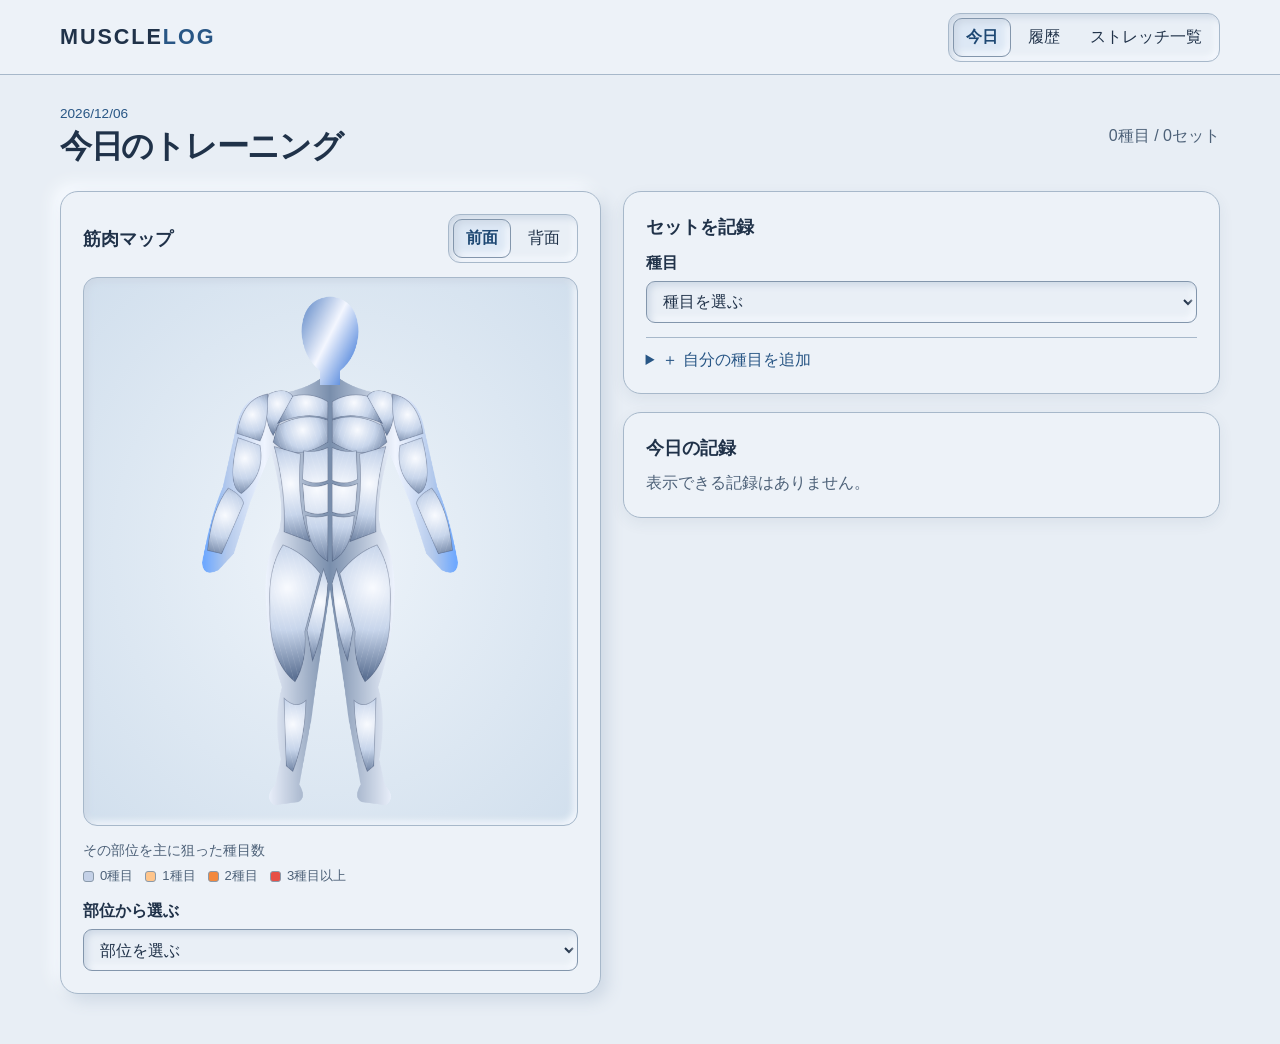
==== commit 79e92cbe: "Add files via upload" ====
--- a/index.html
+++ b/index.html
@@ -3,239 +3,249 @@
 <head>
     <meta charset="UTF-8">
     <meta name="viewport" content="width=device-width, initial-scale=1.0">
-
-    <meta
-        name="description"
-        content="伊藤勇翔のポートフォリオ。自己紹介、好きな音楽、世界の国々を紹介します。"
-    >
-
-    <title>Yuto Ito | Portfolio</title>
-
-    <link rel="stylesheet" href="style.css?v=5">
-    <script src="works.js?v=5" defer></script>
+    <title>Muscle Log</title>
+
+    <link rel="stylesheet" href="style.css">
+    <script src="sketch.js" defer></script>
+    <script src="works.js" defer></script>
 </head>
 
 <body>
-    <div class="scroll-progress" aria-hidden="true"></div>
-
-    <header>
-        <a class="site-name" href="#top">Yuto Ito</a>
-
-        <nav aria-label="メインメニュー">
-            <a href="#about">About</a>
-            <a href="#journey">My Journey</a>
-        </nav>
+    <header class="site-header">
+        <div class="container header-content">
+            <a class="brand" href="index.html">MUSCLE<span>LOG</span></a>
+
+            <nav class="segmented" aria-label="画面切り替え">
+                <button id="todayButton" type="button" aria-pressed="true">今日</button>
+                <button id="historyButton" type="button" aria-pressed="false">履歴</button>
+                <button id="stretchButton" type="button" aria-pressed="false">ストレッチ一覧</button>
+            </nav>
+        </div>
     </header>
 
-    <main>
-        <!-- トップ -->
-        <section id="top">
-            <div class="profile-photo">
-                <img
-                    src="media/profile.jpg"
-                    alt="伊藤勇翔のプロフィール写真"
-                    width="300"
-                    height="400"
-                    fetchpriority="high"
-                >
-            </div>
-
-            <div class="top-content">
-                <p class="section-label">WELCOME TO MY PAGE</p>
-
-                <h1>
-                    <span>Yuto Ito</span>
-                    <span>Portfolio</span>
-                </h1>
-
-                <div class="weather" role="status">
-                    <span id="weather-icon">◌</span>
-                    <span id="weather-text">TOKYO</span>
-                </div>
-
-                <a class="scroll-link" href="#about">
-                    Scroll down
-                    <span aria-hidden="true">↓</span>
+    <main class="container">
+        <div class="panel-heading page-heading">
+            <div>
+                <p id="dateLabel" class="accent"></p>
+                <h1 id="pageTitle">今日のトレーニング</h1>
+            </div>
+
+            <p id="stats" class="muted"></p>
+        </div>
+
+        <p id="message" role="status"></p>
+
+        <section id="historyList" class="panel history-list" hidden>
+        </section>
+
+        <div id="dashboard" class="dashboard">
+            <section class="panel map-panel">
+                <div class="panel-heading">
+                    <h2>筋肉マップ</h2>
+
+                    <div class="segmented" role="group" aria-label="マネキンの向き">
+                        <button id="frontButton" type="button" aria-pressed="true">前面</button>
+                        <button id="backButton" type="button" aria-pressed="false">背面</button>
+                    </div>
+                </div>
+
+                <div class="map-stage">
+                    <canvas
+                        id="bodyCanvas"
+                        width="640"
+                        height="1000"
+                        role="img"
+                        aria-label="筋肉マップ。下の部位一覧からも選択できます。"
+                    ></canvas>
+
+                    <div id="muscleTooltip" aria-hidden="true" hidden></div>
+                </div>
+
+                <p class="muted small">その部位を主に狙った種目数</p>
+
+                <div class="legend">
+                    <span><i class="level-0"></i>0種目</span>
+                    <span><i class="level-1"></i>1種目</span>
+                    <span><i class="level-2"></i>2種目</span>
+                    <span><i class="level-3"></i>3種目以上</span>
+                </div>
+
+                <label for="partSelect">部位から選ぶ</label>
+                <select id="partSelect"></select>
+            </section>
+
+            <div class="stack">
+                <section id="partPanel" class="panel" hidden>
+                    <h2 id="partTitle"></h2>
+                    <p id="partDescription" class="muted"></p>
+                    <p id="partSummary" class="accent"></p>
+
+                    <button id="partStretchButton" type="button">
+                        この部位のルーティンを見る
+                    </button>
+                </section>
+
+                <section id="recordPanel" class="panel">
+                    <h2>セットを記録</h2>
+
+                    <form id="recordForm">
+                        <label for="exerciseSelect">種目</label>
+                        <select id="exerciseSelect" required></select>
+
+                        <div id="setFields" hidden>
+                            <p id="exerciseParts" class="muted"></p>
+
+                            <div class="previous">
+                                <p id="previousRecord"></p>
+
+                                <button id="copyButton" type="button" hidden>
+                                    前回をコピー
+                                </button>
+                            </div>
+
+                            <div class="set-grid set-headings" aria-hidden="true">
+                                <span>セット</span>
+                                <span>重量（kg）</span>
+                                <span>回数</span>
+                                <span></span>
+                            </div>
+
+                            <div id="setRows"></div>
+
+                            <div class="actions">
+                                <button id="addSetButton" type="button">＋ セット</button>
+                                <button class="primary" type="submit">記録を保存</button>
+                            </div>
+                        </div>
+                    </form>
+
+                    <details id="customDetails">
+                        <summary>＋ 自分の種目を追加</summary>
+
+                        <form id="customForm">
+                            <label for="customName">種目名</label>
+                            <input id="customName" maxlength="60" required>
+
+                            <label for="customPart">主に狙う部位</label>
+                            <select id="customPart" required></select>
+
+                            <button type="submit">種目を追加</button>
+                        </form>
+                    </details>
+                </section>
+
+                <section class="panel">
+                    <div class="panel-heading">
+                        <h2 id="recordTitle">今日の記録</h2>
+
+                        <button id="clearFilterButton" type="button" hidden>
+                            全部位を表示
+                        </button>
+                    </div>
+
+                    <div id="recordList"></div>
+                </section>
+            </div>
+        </div>
+
+        <section id="stretchScreen" class="stretch-layout" hidden>
+            <div class="panel">
+                <label for="routineSelect">今日鍛える部位</label>
+                <select id="routineSelect"></select>
+
+                <h2 id="routineTitle"></h2>
+                <p id="routineNote" class="muted"></p>
+
+                <ol id="routineList" class="routine-list"></ol>
+
+                <p class="muted small">
+                    軽く身体を動かしてから、痛みのない範囲で行ってください。
+                    器具を使う任意メニューは、器具が空いているときに選べます。
+                </p>
+            </div>
+
+            <div class="panel">
+                <div class="panel-heading">
+                    <h2 id="movementName"></h2>
+                    <span id="movementEquipment" class="equipment"></span>
+                </div>
+
+                <figure class="movement-stage">
+                    <canvas
+                        id="movementCanvas"
+                        width="960"
+                        height="540"
+                        role="img"
+                        aria-describedby="movementSteps"
+                    ></canvas>
+
+                    <figcaption id="movementPhase">準備</figcaption>
+                </figure>
+
+                <div class="movement-controls">
+                    <button id="playButton" type="button">動きを再生</button>
+                    <button id="resetButton" type="button">最初に戻す</button>
+
+                    <label for="speedSelect">速度</label>
+                    <select id="speedSelect">
+                        <option value="1">通常</option>
+                        <option value="0.55">ゆっくり</option>
+                    </select>
+                </div>
+
+                <ol id="movementSteps"></ol>
+
+                <a id="movementSource" target="_blank" rel="noopener">
+                    参考資料
                 </a>
             </div>
         </section>
-
-        <section id="about">
-            <div class="section-heading reveal">
-                <p class="section-label">01 / ABOUT ME</p>
-                <h2>About</h2>
-            </div>
-
-            <div class="about-profile reveal">
-                <p class="japanese-name">伊藤 勇翔</p>
-                <p class="english-name">YUTO ITO</p>
-
-                <p>
-                    東京生まれ、東京育ち<br>
-                </p>
-
-                <p>趣味：ライブハウス巡り</p>
-            </div>
-            <div class="artist-wrapper reveal">
-                <div class="favorite-artist">
-                    <div class="artist-topline">
-                        <span>MY FAVORITE ARTIST</span>
-                        <span>TURN IT UP ↗</span>
-                    </div>
-
-                    <p class="artist-catch">
-                        この声に、心をつかまれる。
-                    </p>
-
-                    <h3>
-                        フジタカコ
-                        <span>FUJITAKAKO</span>
-                    </h3>
-
-                    <div class="artist-description">
-                        <p>
-                            力強いギターストロークと、心に響く歌声。
-                        </p>
-                        <p>
-                            歌とギターで会場を惹きつける、
-                            シンガーソングライター。
-                        </p>
-                    </div>
-
-                    <div class="equalizer" aria-hidden="true">
-                        <i></i><i></i><i></i><i></i><i></i>
-                        <i></i><i></i><i></i><i></i><i></i>
-                        <i></i><i></i><i></i><i></i><i></i>
-                    </div>
-
-                    <div class="artist-links">
-                        <a
-                            href="https://open.spotify.com/intl-ja/artist/7zickYqNm26rlWgRWS7wtg"
-                            target="_blank"
-                            rel="noopener noreferrer"
-                        >
-                            Spotifyで聴く ↗
-                        </a>
-
-                        <a
-                            href="https://fujitakako.com/"
-                            target="_blank"
-                            rel="noopener noreferrer"
-                        >
-                            公式サイト ↗
-                        </a>
-                    </div>
-
-                    <a
-                        class="fanclub-cta"
-                        href="https://fujitakako.bitfan.id/"
-                    >
-                        <span class="fanclub-label">
-                            もっとフジタカコを好きになる。
-                        </span>
-
-                        <span class="fanclub-title">
-                            ファンクラブ、<br class="mobile-break">
-                            のぞいてみない？
-                            <span aria-hidden="true">↗</span>
-                        </span>
-
-                        <span class="fanclub-note">
-                            クリックしたあなたを、大歓迎でお迎えします！
-                        </span>
-                    </a>
-                </div>
-            </div>
-        </section>
-        <section id="journey">
-            <div class="section-heading reveal">
-                <p class="section-label">02 / PLACES & PERSPECTIVES</p>
-                <h2>My Journey</h2>
-            </div>
-
-            <div id="works">
-                <p class="external-note reveal">
-                    各国のカードをクリックすると、
-                    公式観光サイトが別タブで開きます。
-                </p>
-
-                <div class="works-controls reveal">
-                    <label>
-                        地域
-                        <select id="category">
-                            <option value="all">すべての地域</option>
-                        </select>
-                    </label>
-
-                    <label>
-                        <select id="sort">
-                            <option value="default">元の順番</option>
-                            <option value="title">名前順</option>
-                        </select>
-                    </label>
-                </div>
-
-                <p id="result-count" aria-live="polite"></p>
-
-                <div id="works-grid"></div>
-
-                <p id="works-message" role="status">
-                </p>
-            </div>
-        </section>
-
-        <div class="back-to-top">
-            <a href="#top">Back to top ↑</a>
-        </div>
     </main>
 
-    <footer>
-        <span>© 2026 Yuto Ito</span>
-    </footer>
-
-    <button
-        id="motion-toggle"
-        type="button"
-        aria-pressed="false"
-        hidden
-    >
-        動きを止める Ⅱ
-    </button>
-    <dialog
-        id="fanclub-welcome"
-        aria-labelledby="welcome-title"
-        aria-describedby="welcome-description"
-    >
-        <canvas id="fireworks" aria-hidden="true"></canvas>
-
-        <div class="welcome-content">
-            <p class="welcome-label">YOU’RE VERY WELCOME!</p>
-
-            <div class="welcome-star" aria-hidden="true">✳</div>
-
-            <h2 id="welcome-title">
-                ようこそ、<br>
-                フジタカコの世界へ！
-            </h2>
-
-            <p id="welcome-description">
-                気になってくれて、ありがとう。<br>
-                もっと好きになるきっかけが、きっとある。
-            </p>
-
-            <a
-                class="welcome-go"
-                href="https://fujitakako.bitfan.id/"
-            >
-                ファンクラブサイトへ進む ↗
-            </a>
-
-            <p id="welcome-count" role="status"></p>
-
-            <button class="welcome-cancel" type="button">
-                戻る・移動をキャンセル
+    <dialog id="editDialog" aria-labelledby="editTitle">
+        <div class="panel-heading">
+            <div>
+                <p id="editDate" class="accent small"></p>
+                <h2 id="editTitle">トレーニング記録を編集</h2>
+            </div>
+
+            <button id="closeEditButton" type="button" aria-label="編集を閉じる">
+                ×
             </button>
         </div>
+
+        <form id="editForm">
+            <label for="editExercise">種目</label>
+            <select id="editExercise" required></select>
+
+            <p id="editParts" class="muted"></p>
+
+            <div class="set-grid set-headings" aria-hidden="true">
+                <span>セット</span>
+                <span>重量（kg）</span>
+                <span>回数</span>
+                <span></span>
+            </div>
+
+            <div id="editRows"></div>
+
+            <p id="editMessage" role="status"></p>
+
+            <div class="actions">
+                <button id="editAddSetButton" type="button">＋ セット</button>
+                <button class="primary" type="submit">変更を保存</button>
+            </div>
+        </form>
+
+        <details id="deleteDetails">
+            <summary>この種目の記録を削除</summary>
+
+            <p>この日付のこの種目について、すべてのセットを削除します。</p>
+
+            <button id="deleteRecordButton" class="danger" type="button">
+                削除を確定
+            </button>
+        </details>
     </dialog>
 </body>
 </html>
--- a/style.css
+++ b/style.css
@@ -1,1065 +1,471 @@
+:root {
+    color-scheme: light;
+    font-family: "Inter", "Yu Gothic UI", Meiryo, sans-serif;
+
+    --background: #e8eef5;
+    --surface: #edf2f8;
+    --input: #e9eff6;
+    --line: #a7b8ca;
+    --control-line: #8396ac;
+    --text: #203249;
+    --muted: #4d6178;
+    --accent: #285685;
+    --danger: #a22932;
+
+    --inset-shadow:
+        inset 3px 3px 7px #ccd7e5,
+        inset -3px -3px 7px #f8fbff;
+
+    --raised-shadow:
+        7px 7px 16px #cfd9e5,
+        -7px -7px 16px #f8fbff;
+}
+
 * {
     box-sizing: border-box;
 }
 
-html {
-    scroll-behavior: smooth;
-    scroll-padding-top: 100px;
+[hidden] {
+    display: none !important;
 }
 
 body {
-    --background: #f5f1e9;
-    --surface: #fffdf8;
-    --text: #302e2a;
-    --muted: #777168;
-    --accent: #956b4b;
-    --border: #ded8ce;
-
+    min-width: 800px;
+    min-height: 100vh;
     margin: 0;
     background: var(--background);
     color: var(--text);
-
-    font-family:
-        "Helvetica Neue",
-        Arial,
-        "Hiragino Kaku Gothic ProN",
-        "Yu Gothic",
-        Meiryo,
-        sans-serif;
-
-    line-height: 1.8;
-    transition:
-        background-color 0.6s ease,
-        color 0.6s ease;
-}
-
-a {
+}
+
+.container {
+    width: min(1160px, calc(100% - 48px));
+    margin-inline: auto;
+}
+
+.site-header {
+    border-bottom: 1px solid var(--line);
+    background: var(--surface);
+}
+
+.header-content,
+.panel-heading,
+.actions,
+.movement-controls {
+    display: flex;
+    align-items: center;
+    justify-content: space-between;
+    gap: 12px;
+}
+
+.header-content {
+    min-height: 74px;
+}
+
+.brand {
     color: inherit;
+    font-size: 1.35rem;
+    font-weight: 900;
+    letter-spacing: 0.09em;
     text-decoration: none;
 }
 
-button,
-select {
-    font: inherit;
-}
-
-button {
+.brand span,
+.accent,
+#message,
+#movementSource,
+summary {
+    color: var(--accent);
+}
+
+main {
+    padding-block: 28px 50px;
+}
+
+h1,
+h2,
+p,
+figure {
+    margin: 0;
+}
+
+h1 {
+    font-size: 2rem;
+    letter-spacing: -0.04em;
+}
+
+h2 {
+    font-size: 1.15rem;
+}
+
+p {
+    line-height: 1.6;
+}
+
+.small,
+#dateLabel,
+.set-headings {
+    font-size: 0.85rem;
+}
+
+.muted,
+.set-headings {
+    color: var(--muted);
+}
+
+#message:not(:empty) {
+    margin-top: 10px;
+}
+
+.dashboard,
+.stretch-layout {
+    display: grid;
+    grid-template-columns: minmax(310px, 0.95fr) minmax(360px, 1.05fr);
+    align-items: start;
+    gap: 22px;
+    margin-top: 22px;
+}
+
+.stretch-layout {
+    grid-template-columns: minmax(270px, 0.75fr) minmax(400px, 1.25fr);
+}
+
+.stack,
+.history-list {
+    display: grid;
+    gap: 18px;
+}
+
+.history-list {
+    margin-top: 22px;
+}
+
+.history-list button {
+    text-align: left;
+}
+
+.panel,
+dialog {
+    min-width: 0;
+    padding: 22px;
+    border: 1px solid var(--line);
+    border-radius: 18px;
+    background: var(--surface);
+    color: var(--text);
+    box-shadow: 0 5px 15px rgba(45, 69, 97, 0.07);
+}
+
+.map-panel {
+    box-shadow: var(--raised-shadow);
+}
+
+.map-stage,
+.movement-stage {
+    position: relative;
+    overflow: hidden;
+    margin-block: 14px;
+    border: 1px solid var(--line);
+    border-radius: 14px;
+    background: radial-gradient(ellipse, #eef4fa, #d1dfed);
+    box-shadow: var(--inset-shadow);
+}
+
+.map-stage {
+    display: grid;
+    place-items: center;
+}
+
+#bodyCanvas,
+#movementCanvas {
+    display: block;
+    height: auto;
+}
+
+#bodyCanvas {
+    width: 350px;
+    max-width: 100%;
     cursor: pointer;
 }
 
-a:focus-visible,
-button:focus-visible,
-select:focus-visible {
-    outline: 2px solid var(--accent);
-    outline-offset: 5px;
-}
-
-[hidden] {
-    display: none !important;
-}
-
-.scroll-progress {
-    position: fixed;
+#movementCanvas {
+    width: 100%;
+}
+
+#muscleTooltip,
+#movementPhase,
+.equipment {
+    padding: 5px 9px;
+    border: 1px solid var(--control-line);
+    border-radius: 8px;
+    background: #f7faff;
+    font-size: 0.85rem;
+    font-weight: 700;
+}
+
+#muscleTooltip {
+    position: absolute;
     top: 0;
     left: 0;
-    z-index: 200;
-    width: 100%;
-    height: 3px;
-    background: var(--accent);
-    transform: scaleX(0);
-    transform-origin: left;
+    max-width: calc(100% - 16px);
     pointer-events: none;
 }
 
-header {
-    position: fixed;
-    top: 0;
-    left: 0;
-    z-index: 100;
-
-    display: flex;
-    justify-content: space-between;
-    align-items: center;
-
-    width: 100%;
-    height: 75px;
-    padding: 0 6%;
-
-    background: var(--background);
-    border-bottom: 1px solid var(--border);
-
-    transition: background-color 0.6s ease;
-}
-
-.site-name {
-    font-family: Georgia, "Times New Roman", serif;
-    font-size: 25px;
-    letter-spacing: 0.03em;
-}
-
-nav {
-    display: flex;
-    gap: 28px;
-}
-
-nav a {
-    position: relative;
-    font-size: 13px;
-    letter-spacing: 0.05em;
-}
-
-nav a::after {
+#movementPhase {
     position: absolute;
-    right: 0;
-    bottom: -5px;
-    left: 0;
-    height: 1px;
-    background: var(--accent);
-    content: "";
-    transform: scaleX(0);
-    transform-origin: left;
-    transition: transform 0.25s ease;
-}
-
-nav a:hover::after {
-    transform: scaleX(1);
-}
-
-main {
-    max-width: 1200px;
-    margin: 0 auto;
-    padding: 0 40px;
-}
-
-section {
-    padding: 85px 0;
-}
-
-.section-label {
-    margin: 0 0 15px;
-    color: var(--accent);
-    font-size: 10px;
-    font-weight: 600;
-    letter-spacing: 0.18em;
-}
-
-.section-heading h2 {
-    margin: 0 0 40px;
-    font-family: Georgia, "Times New Roman", serif;
-    font-size: clamp(40px, 5vw, 62px);
-    font-weight: normal;
-    line-height: 1.2;
-    letter-spacing: -0.03em;
-}
-
-/* トップ */
-#top {
-    display: grid;
-    grid-template-columns: 280px minmax(0, 1fr);
-    align-items: center;
-    gap: 75px;
-
-    min-height: 740px;
-    padding-top: 155px;
-    padding-bottom: 110px;
-}
-
-.profile-photo {
-    overflow: hidden;
-    border-radius: 150px 150px 18px 18px;
-    box-shadow: 0 20px 50px rgba(30, 35, 40, 0.1);
-    animation: photo-enter 1s ease both;
-}
-
-.profile-photo img {
-    display: block;
-    width: 100%;
-    height: 385px;
-    object-fit: cover;
-    transform: scale(1.06);
-}
-
-#top h1 {
-    margin: 20px 0 25px;
-    font-family: Georgia, "Times New Roman", serif;
-    font-size: clamp(48px, 6.5vw, 86px);
-    font-weight: normal;
-    line-height: 1.15;
-    letter-spacing: -0.04em;
-}
-
-#top h1 span {
-    display: block;
-    animation: title-enter 1s ease both;
-}
-
-#top h1 span:last-child {
-    animation-delay: 0.15s;
-}
-
-.weather {
-    display: flex;
-    align-items: center;
-    gap: 13px;
-    margin-top: 25px;
-}
-
-#weather-icon {
-    color: var(--accent);
-    font-size: 36px;
-    line-height: 1;
-}
-
-#weather-text {
-    color: var(--muted);
-    font-size: 10px;
-    letter-spacing: 0.12em;
-}
-
-.scroll-link {
-    display: inline-flex;
-    align-items: center;
-    gap: 25px;
-    margin-top: 45px;
-    color: var(--muted);
-    font-size: 11px;
-    letter-spacing: 0.05em;
-}
-
-.scroll-link span {
-    font-size: 22px;
-    animation: scroll-bounce 2s ease-in-out infinite;
-}
-
-#about {
-    border-top: 1px solid var(--border);
-    border-bottom: 1px solid var(--border);
-}
-
-.about-profile {
-    margin-bottom: 75px;
-}
-
-.about-profile p {
-    margin: 0 0 22px;
-    font-size: 15px;
-    line-height: 2;
-}
-
-.about-profile .japanese-name {
-    margin-bottom: 5px;
-    font-size: 26px;
-    letter-spacing: 0.1em;
-}
-
-.about-profile .english-name {
-    margin-bottom: 30px;
-    color: var(--muted);
-    font-size: 10px;
-    letter-spacing: 0.2em;
-}
-
-.artist-wrapper {
-    padding: 10px 12px 12px 4px;
-}
-
-.favorite-artist {
-    position: relative;
-    isolation: isolate;
-    overflow: hidden;
-
-    padding: 45px;
-    background: #d5fc45;
-    color: #17251a;
-    box-shadow: 10px 10px 0 #243629;
-    transform: rotate(-0.7deg);
-
-    transition:
-        transform 0.4s ease,
-        box-shadow 0.4s ease;
-}
-
-.artist-topline {
-    display: flex;
-    justify-content: space-between;
-    gap: 15px;
-
-    padding-bottom: 18px;
-    border-bottom: 1px solid #17251a66;
-
-    font-size: 10px;
-    font-weight: bold;
-    letter-spacing: 0.15em;
-}
-
-.artist-catch {
-    margin: 40px 0 15px;
-    font-size: 18px;
-    font-weight: bold;
-    letter-spacing: 0.05em;
-}
-
-.favorite-artist h3 {
-    position: relative;
-    z-index: 1;
-    margin: 0;
-
-    font-size: clamp(42px, 8vw, 100px);
-    font-weight: 900;
-    line-height: 1.2;
-    letter-spacing: -0.05em;
-}
-
-.favorite-artist h3 span {
-    display: block;
-    margin-top: 15px;
-    font-size: 13px;
-    letter-spacing: 0.35em;
-}
-
-.artist-description {
-    position: relative;
-    z-index: 1;
-    margin: 35px 0;
-}
-
-.artist-description p {
-    margin: 0;
-    font-size: 14px;
-    line-height: 2.2;
-}
-
-.artist-links {
+    right: 10px;
+    bottom: 10px;
+}
+
+.equipment {
+    flex-shrink: 0;
+}
+
+.legend {
     display: flex;
     flex-wrap: wrap;
     gap: 12px;
-}
-
-.artist-links a {
-    padding: 12px 22px;
-    border: 1px solid #17251a;
-    font-size: 12px;
-    transition:
-        background 0.2s ease,
-        color 0.2s ease;
-}
-
-.artist-links a:first-child {
-    background: #17251a;
-    color: #d5fc45;
-}
-
-.equalizer {
-    position: absolute;
-    top: 150px;
-    right: 35px;
-    z-index: -1;
-
+    margin-block: 6px 16px;
+    color: var(--muted);
+    font-size: 0.82rem;
+}
+
+.legend span {
     display: flex;
     align-items: center;
     gap: 6px;
-
-    height: 200px;
-    opacity: 0.1;
-    pointer-events: none;
-}
-
-.equalizer i {
-    width: 10px;
-    height: 100%;
-    background: #17251a;
-    animation: equalize 1s ease-in-out infinite alternate;
-}
-
-.equalizer i:nth-child(3n) {
-    animation-duration: 0.7s;
-    animation-delay: -0.3s;
-}
-
-.equalizer i:nth-child(3n + 1) {
-    animation-duration: 1.3s;
-    animation-delay: -0.6s;
-}
-
-.equalizer i:nth-child(4n) {
-    animation-duration: 0.9s;
-    animation-delay: -0.8s;
-}
-
-/* ファンクラブへの誘導 */
-.fanclub-cta {
+}
+
+.legend i {
+    width: 11px;
+    height: 11px;
+    border: 1px solid #8a9aab;
+    border-radius: 3px;
+}
+
+.level-0 {
+    background: #c4d1e7;
+}
+
+.level-1 {
+    background: #ffc58b;
+}
+
+.level-2 {
+    background: #f3893e;
+}
+
+.level-3 {
+    background: #e74f46;
+}
+
+button,
+input,
+select {
+    min-height: 42px;
+    padding: 8px 12px;
+    border: 1px solid var(--control-line);
+    border-radius: 9px;
+    background: var(--input);
+    color: inherit;
+    font: inherit;
+}
+
+button,
+summary {
+    cursor: pointer;
+}
+
+button:hover:not(:disabled) {
+    border-color: var(--accent);
+}
+
+button:disabled {
+    opacity: 0.5;
+    cursor: default;
+}
+
+:focus-visible {
+    outline: 2px solid var(--accent);
+    outline-offset: 3px;
+}
+
+.primary {
+    border-color: var(--accent);
+    background: var(--accent);
+    color: #fff;
+    font-weight: 700;
+}
+
+.segmented {
+    display: flex;
+    gap: 4px;
+    padding: 4px;
+    border: 1px solid var(--line);
+    border-radius: 12px;
+    background: var(--input);
+    box-shadow: var(--inset-shadow);
+}
+
+.segmented button {
+    min-height: 35px;
+    border-color: transparent;
+    background: transparent;
+}
+
+.segmented button[aria-pressed="true"],
+.routine-list button[aria-pressed="true"] {
+    border-color: var(--control-line);
+    background: #dde8f5;
+    color: #1e4873;
+    box-shadow: var(--inset-shadow);
+    font-weight: 700;
+}
+
+label {
     display: block;
-    position: relative;
-
-    margin-top: 35px;
-    padding: 28px;
-
-    border: 2px solid #17251a;
-    background: #fffdf4;
-    box-shadow: 5px 5px 0 #17251a;
-
-    transition:
-        transform 0.25s ease,
-        box-shadow 0.25s ease;
-}
-
-.fanclub-label {
+    margin-bottom: 7px;
+    font-weight: 600;
+}
+
+input,
+select {
+    width: 100%;
+    min-width: 0;
+    box-shadow: var(--inset-shadow);
+}
+
+form,
+#customDetails,
+#deleteDetails,
+#partStretchButton {
+    margin-top: 14px;
+}
+
+#partDescription,
+#partSummary,
+#exerciseParts,
+#editParts,
+#routineNote {
+    margin-top: 8px;
+}
+
+#customDetails,
+#deleteDetails {
+    padding-top: 12px;
+    border-top: 1px solid var(--line);
+}
+
+#customForm input,
+#customForm select {
+    margin-bottom: 12px;
+}
+
+.previous {
+    display: grid;
+    justify-items: start;
+    gap: 8px;
+    margin-block: 14px;
+    padding: 12px;
+    border-radius: 10px;
+    background: #e2eaf4;
+}
+
+.set-grid {
+    display: grid;
+    grid-template-columns: 48px minmax(0, 1fr) minmax(0, 1fr) 42px;
+    align-items: center;
+    gap: 8px;
+    margin-bottom: 8px;
+}
+
+#editParts {
+    margin-bottom: 12px;
+}
+
+.actions {
+    margin-top: 14px;
+}
+
+#recordList {
+    margin-top: 10px;
+}
+
+.record-item {
+    display: grid;
+    grid-template-columns: minmax(0, 1fr) auto auto;
+    align-items: start;
+    gap: 12px;
+    padding-block: 12px;
+    border-bottom: 1px solid var(--line);
+}
+
+.record-item:last-child {
+    border-bottom: 0;
+}
+
+.record-item p {
+    text-align: right;
+    white-space: pre-line;
+    font-variant-numeric: tabular-nums;
+}
+
+#routineTitle {
+    margin-top: 18px;
+}
+
+.routine-list {
+    display: grid;
+    gap: 8px;
+    padding-left: 1.6em;
+}
+
+.routine-list button {
+    width: 100%;
+    text-align: left;
+}
+
+.routine-list small {
     display: block;
-    font-size: 12px;
-    font-weight: bold;
-}
-
-.fanclub-title {
-    display: block;
-    margin: 10px 0;
-
-    font-size: clamp(22px, 3vw, 36px);
-    font-weight: 900;
-    line-height: 1.5;
-}
-
-.fanclub-title > span {
-    display: inline-block;
-    margin-left: 10px;
-    transition: transform 0.25s ease;
-}
-
-.fanclub-note {
-    display: block;
-    color: #52604e;
-    font-size: 11px;
-}
-
-.mobile-break {
-    display: none;
-}
-
-/* 国の一覧 */
-#journey {
-    padding-top: 90px;
-}
-
-.external-note {
-    margin: 0;
+    margin-top: 3px;
     color: var(--muted);
-    font-size: 12px;
-    line-height: 2;
-}
-
-.works-controls {
-    display: flex;
+}
+
+.movement-controls {
+    justify-content: flex-start;
     flex-wrap: wrap;
-    align-items: end;
-    gap: 16px;
-    margin: 30px 0 20px;
-}
-
-.works-controls label {
-    display: flex;
-    flex-direction: column;
-    gap: 7px;
-
-    color: var(--muted);
-    font-size: 10px;
-    letter-spacing: 0.08em;
-}
-
-.works-controls select {
-    width: 210px;
-    max-width: 100%;
-    padding: 12px 16px;
-
-    border: 1px solid var(--border);
-    border-radius: 7px;
-
-    background: var(--surface);
-    color: var(--text);
-    font-size: 13px;
-    cursor: pointer;
-}
-
-#result-count {
-    margin: 0 0 22px;
-    color: var(--muted);
-    font-size: 10px;
-    letter-spacing: 0.15em;
-}
-
-#works-grid {
-    display: grid;
-    grid-template-columns: repeat(3, minmax(0, 1fr));
-    gap: 30px;
-}
-
-.work-card {
-    min-width: 0;
-    overflow: hidden;
-
-    border: 1px solid var(--border);
-    border-radius: 12px;
-    background: var(--surface);
-
-    transition:
-        transform 0.3s ease,
-        box-shadow 0.3s ease;
-}
-
-.work-card > a {
-    display: block;
-    height: 100%;
-}
-
-.work-image {
-    position: relative;
-    overflow: hidden;
-    background: var(--border);
-}
-
-.work-image img {
-    display: block;
-    width: 100%;
-    aspect-ratio: 4 / 3;
-    object-fit: cover;
-    transition: transform 0.6s ease;
-}
-
-.work-arrow {
-    position: absolute;
-    right: 14px;
-    bottom: 14px;
-
-    display: grid;
-    place-items: center;
-
-    width: 35px;
-    height: 35px;
-    border-radius: 50%;
-
-    background: var(--surface);
-    color: var(--text);
-    font-size: 21px;
-    transition: transform 0.3s ease;
-}
-
-.work-info {
-    padding: 24px;
-}
-
-.work-category {
-    margin: 0;
-    color: var(--accent);
-    font-size: 10px;
-    font-weight: bold;
-    letter-spacing: 0.08em;
-}
-
-.work-info h3 {
-    margin: 10px 0 14px;
-    font-size: 22px;
-    font-weight: 600;
-}
-
-.work-description {
-    margin: 0;
-    color: var(--muted);
-    font-size: 13px;
-    line-height: 2;
-}
-
-.work-link-label {
-    display: inline-block;
-    margin-top: 24px;
-    padding-bottom: 3px;
-    border-bottom: 1px solid var(--border);
-    font-size: 10px;
-}
-
-#works-message {
-    color: var(--muted);
-    font-size: 13px;
-}
-
-.back-to-top {
-    padding: 20px 0 70px;
-    text-align: center;
-}
-
-.back-to-top a {
-    padding-bottom: 5px;
-    border-bottom: 1px solid var(--border);
-    color: var(--muted);
-    font-size: 12px;
-}
-
-footer {
-    max-width: 1120px;
-    margin: 0 auto;
-    padding: 25px 0 35px;
-
-    border-top: 1px solid var(--border);
-    color: var(--muted);
-
-    font-size: 11px;
-    letter-spacing: 0.08em;
-}
-
-#motion-toggle {
-    position: fixed;
-    right: 18px;
-    bottom: 18px;
-    z-index: 110;
-
-    padding: 10px 15px;
-    border: 1px solid var(--border);
-    border-radius: 30px;
-
-    background: var(--surface);
-    color: var(--text);
-
-    box-shadow: 0 4px 15px #0000000a;
-    font-size: 10px;
-}
-
-.motion-ready .reveal {
-    opacity: 0;
-    transform: translateY(35px);
-
-    transition:
-        opacity 0.8s ease,
-        transform 0.8s cubic-bezier(0.16, 1, 0.3, 1);
-
-    transition-delay: var(--reveal-delay, 0ms);
-}
-
-.motion-ready .reveal.is-visible {
-    opacity: 1;
-    transform: translateY(0);
-}
-
-#fanclub-welcome {
-    position: fixed;
-    inset: 0;
-
-    width: 100%;
-    max-width: none;
-    height: 100dvh;
-    max-height: none;
-    margin: 0;
-    padding: 30px;
-
+}
+
+.movement-controls label {
+    margin: 0 0 0 auto;
+}
+
+.movement-controls select {
+    width: auto;
+}
+
+#movementSteps {
+    padding-left: 1.5em;
+    line-height: 1.65;
+}
+
+#movementSteps li + li {
+    margin-top: 6px;
+}
+
+dialog {
+    width: min(590px, calc(100% - 36px));
+    max-height: 85vh;
     overflow: auto;
-    border: 0;
-    background: #111d19;
-    color: #fff9e9;
-}
-
-#fanclub-welcome[open] {
-    display: grid;
-    place-items: center;
-}
-
-#fanclub-welcome::backdrop {
-    background: #111d19;
-}
-
-#fireworks {
-    position: fixed;
-    inset: 0;
-    width: 100%;
-    height: 100%;
-    pointer-events: none;
-}
-
-.welcome-content {
-    position: relative;
-    z-index: 1;
-
-    max-width: 700px;
-    margin: auto;
-    padding: 25px 0;
-
-    text-align: center;
-}
-
-.welcome-label {
-    color: #d5fc45;
-    font-size: 10px;
-    letter-spacing: 0.25em;
-}
-
-.welcome-star {
-    color: #d5fc45;
-    font-size: 75px;
-    line-height: 1.4;
-}
-
-.welcome-content h2 {
-    margin: 20px 0;
-    font-size: clamp(28px, 5vw, 60px);
-    line-height: 1.5;
-}
-
-#welcome-description {
-    color: #d4e0d5;
-    font-size: 13px;
-    line-height: 2;
-}
-
-.welcome-go {
-    display: block;
-    max-width: 420px;
-    margin: 30px auto 18px;
-    padding: 18px 25px;
-
-    background: #d5fc45;
-    color: #17251a;
-
-    font-size: 15px;
-    font-weight: bold;
-}
-
-#welcome-count {
-    color: #c6d3c8;
-    font-size: 10px;
-}
-
-.welcome-cancel {
-    padding: 7px;
-    border: 0;
-    border-bottom: 1px solid #99a99d;
-
-    background: none;
-    color: #e9f2eb;
-    font-size: 11px;
-}
-
-.welcome-go:focus-visible,
-.welcome-cancel:focus-visible {
-    outline-color: white;
-}
-
-body.weather-cloudy {
-    --background: #eceeef;
-    --surface: #f8f9fa;
-    --text: #30383c;
-    --muted: #69757b;
-    --accent: #596f65;
-    --border: #d3dadd;
-}
-
-body.weather-rainy {
-    --background: #e5ebf0;
-    --surface: #f5f8fb;
-    --text: #293b49;
-    --muted: #607586;
-    --accent: #4e708b;
-    --border: #cbd6df;
-}
-
-@keyframes title-enter {
-    from {
-        opacity: 0;
-        transform: translateY(35px);
-    }
-
-    to {
-        opacity: 1;
-        transform: translateY(0);
-    }
-}
-
-@keyframes photo-enter {
-    from {
-        opacity: 0;
-        transform: translateY(25px);
-    }
-
-    to {
-        opacity: 1;
-        transform: translateY(0);
-    }
-}
-
-@keyframes scroll-bounce {
-    0%,
-    100% {
-        transform: translateY(0);
-    }
-
-    50% {
-        transform: translateY(7px);
-    }
-}
-
-@keyframes equalize {
-    from {
-        transform: scaleY(0.15);
-    }
-
-    to {
-        transform: scaleY(0.95);
-    }
-}
-
-/* マウス操作時 */
-@media (hover: hover) {
-    .favorite-artist:hover {
-        transform: rotate(0);
-        box-shadow: 13px 13px 0 #243629;
-    }
-
-    .artist-links a:hover {
-        background: white;
-        color: #17251a;
-    }
-
-    .fanclub-cta:hover {
-        transform: translate(-3px, -3px);
-        box-shadow: 8px 8px 0 #17251a;
-    }
-
-    .fanclub-cta:hover .fanclub-title > span {
-        transform: translate(4px, -4px);
-    }
-
-    .work-card:hover {
-        transform: translateY(-7px);
-        box-shadow: 0 16px 35px #0000000d;
-    }
-
-    .work-card:hover img {
-        transform: scale(1.06);
-    }
-
-    .work-card:hover .work-arrow {
-        transform: rotate(45deg);
-    }
-}
-
-@media screen and (max-width: 900px) {
-    #top {
-        grid-template-columns: 230px minmax(0, 1fr);
-        gap: 40px;
-        min-height: 660px;
-    }
-
-    .profile-photo img {
-        height: 330px;
-    }
-
-    #works-grid {
-        grid-template-columns: repeat(2, minmax(0, 1fr));
-    }
-
-    footer {
-        margin: 0 40px;
-    }
-}
-
-@media screen and (max-width: 600px) {
-    html {
-        scroll-padding-top: 85px;
-    }
-
-    header {
-        height: 65px;
-        padding: 0 24px;
-    }
-
-    .site-name {
-        font-size: 21px;
-    }
-
-    nav {
-        gap: 17px;
-    }
-
-    nav a {
-        font-size: 11px;
-    }
-
-    main {
-        padding: 0 24px;
-    }
-
-    section {
-        padding: 60px 0;
-    }
-
-    #top {
-        grid-template-columns: 1fr;
-        gap: 35px;
-        min-height: auto;
-        padding-top: 110px;
-        padding-bottom: 65px;
-    }
-
-    .profile-photo {
-        width: 210px;
-    }
-
-    .profile-photo img {
-        height: 280px;
-    }
-
-    #top h1 {
-        font-size: clamp(46px, 12vw, 64px);
-    }
-
-    .scroll-link {
-        margin-top: 30px;
-    }
-
-    .section-heading h2 {
-        margin-bottom: 30px;
-        font-size: 43px;
-    }
-
-    .about-profile {
-        margin-bottom: 50px;
-    }
-
-    .about-profile p {
-        font-size: 14px;
-    }
-
-    .favorite-artist {
-        padding: 25px 20px;
-        box-shadow: 7px 7px 0 #243629;
-    }
-
-    .artist-topline {
-        font-size: 7px;
-        letter-spacing: 0.08em;
-    }
-
-    .artist-catch {
-        margin-top: 30px;
-        font-size: 13px;
-    }
-
-    .favorite-artist h3 {
-        font-size: clamp(34px, 10vw, 55px);
-    }
-
-    .favorite-artist h3 span {
-        font-size: 10px;
-        letter-spacing: 0.25em;
-    }
-
-    .artist-description {
-        margin: 25px 0;
-    }
-
-    .artist-description p {
-        font-size: 12px;
-    }
-
-    .equalizer {
-        top: 130px;
-        right: 15px;
-        gap: 4px;
-        height: 150px;
-    }
-
-    .equalizer i {
-        width: 6px;
-    }
-
-    .artist-links {
-        gap: 8px;
-    }
-
-    .artist-links a {
-        padding: 10px 12px;
-        font-size: 10px;
-    }
-
-    .fanclub-cta {
-        padding: 20px 15px;
-    }
-
-    .fanclub-label {
-        font-size: 10px;
-    }
-
-    .fanclub-title {
-        font-size: 23px;
-    }
-
-    .fanclub-note {
-        font-size: 9px;
-    }
-
-    .mobile-break {
-        display: inline;
-    }
-
-    #journey {
-        padding-top: 60px;
-    }
-
-    .works-controls {
-        flex-direction: column;
-        align-items: stretch;
-    }
-
-    .works-controls select {
-        width: 100%;
-    }
-
-    #works-grid {
-        grid-template-columns: 1fr;
-        gap: 28px;
-    }
-
-    .work-info {
-        padding: 24px;
-    }
-
-    footer {
-        margin: 0 24px;
-    }
-
-    #motion-toggle {
-        right: 12px;
-        bottom: 12px;
-    }
-}
-
-body.motion-paused *,
-body.motion-paused *::before,
-body.motion-paused *::after {
-    animation-play-state: paused !important;
-    scroll-behavior: auto !important;
-    transition: none !important;
-}
-
-body.motion-paused .reveal {
-    opacity: 1 !important;
-    transform: none !important;
-}
-
-body.motion-paused .profile-photo,
-body.motion-paused #top h1 span {
-    opacity: 1;
-    transform: none;
-}
-
-@media (prefers-reduced-motion: reduce) {
-    html {
-        scroll-behavior: auto;
-    }
-
-    *,
-    *::before,
-    *::after {
-        animation: none !important;
-        transition: none !important;
-    }
-
-    .motion-ready .reveal {
-        opacity: 1;
-        transform: none;
-    }
+}
+
+dialog::backdrop {
+    background: rgba(23, 39, 60, 0.48);
+}
+
+#editMessage,
+.danger {
+    color: var(--danger);
+}
+
+#deleteDetails p {
+    margin-block: 8px;
 }
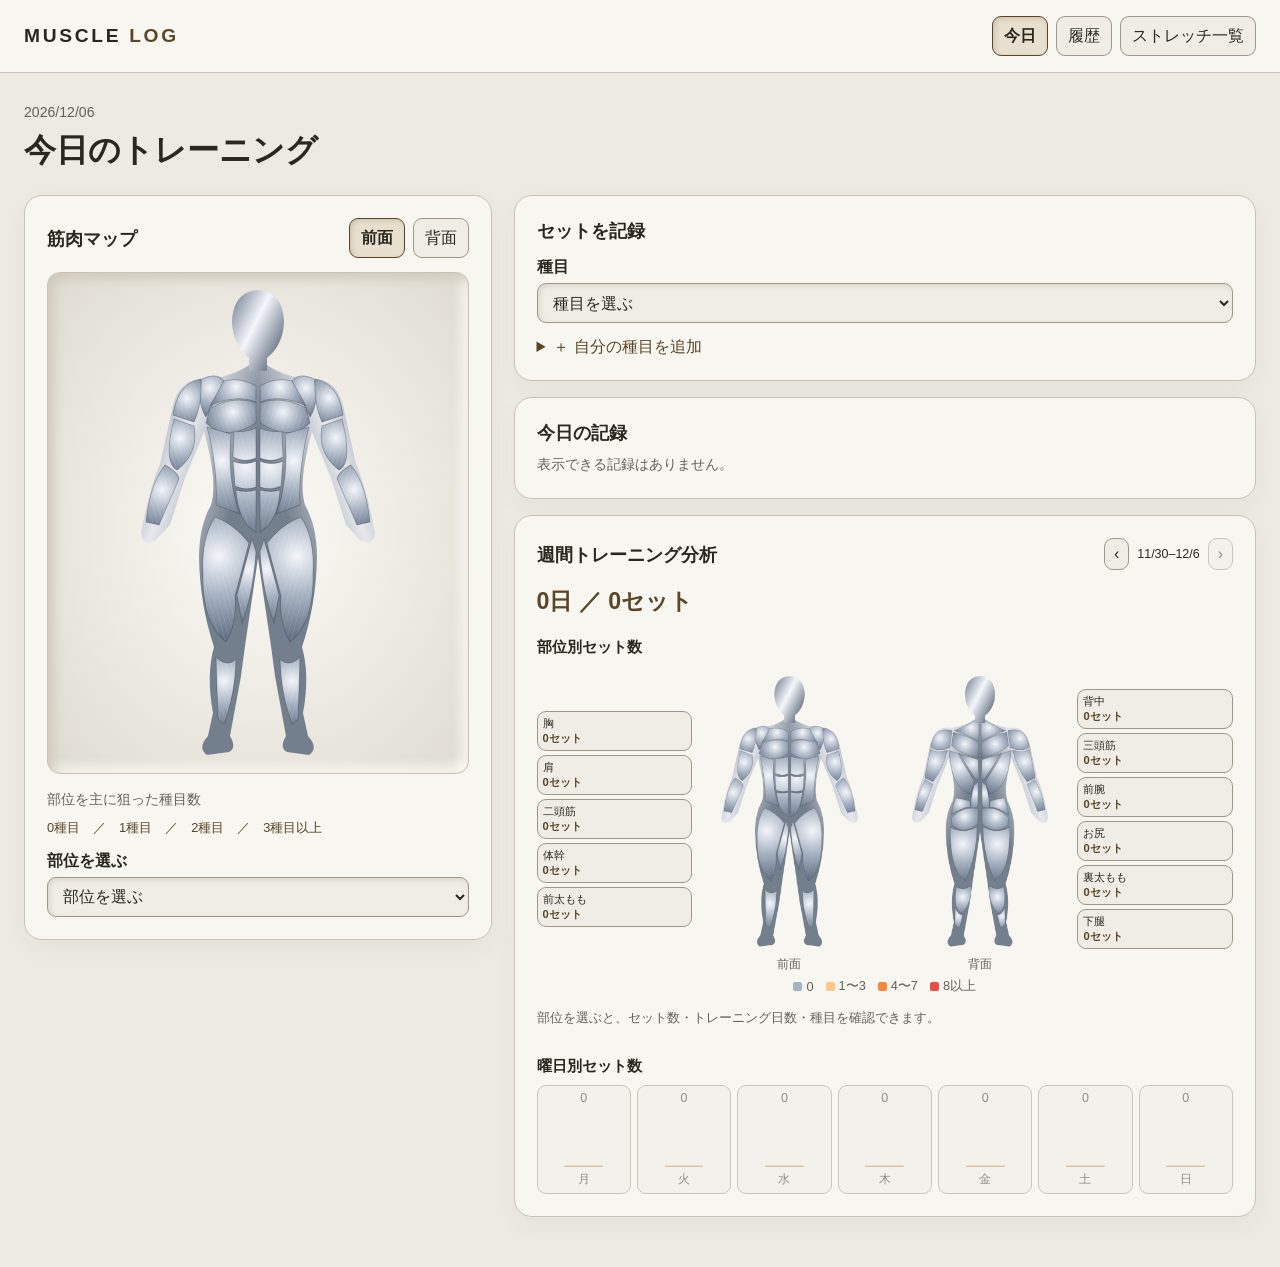
==== commit 9ae0f36b: "Add files via upload" ====
--- a/index.html
+++ b/index.html
@@ -4,130 +4,103 @@
     <meta charset="UTF-8">
     <meta name="viewport" content="width=device-width, initial-scale=1.0">
     <title>Muscle Log</title>
-
     <link rel="stylesheet" href="style.css">
     <script src="sketch.js" defer></script>
     <script src="works.js" defer></script>
 </head>
-
 <body>
     <header class="site-header">
-        <div class="container header-content">
-            <a class="brand" href="index.html">MUSCLE<span>LOG</span></a>
-
-            <nav class="segmented" aria-label="画面切り替え">
-                <button id="todayButton" type="button" aria-pressed="true">今日</button>
-                <button id="historyButton" type="button" aria-pressed="false">履歴</button>
-                <button id="stretchButton" type="button" aria-pressed="false">ストレッチ一覧</button>
+        <div class="container heading">
+            <a href="./" class="brand">MUSCLE <span>LOG</span></a>
+
+            <nav aria-label="画面切り替え">
+                <button id="today" type="button" aria-pressed="true">今日</button>
+                <button id="history" type="button" aria-pressed="false">履歴</button>
+                <button id="stretch" type="button" aria-pressed="false">ストレッチ一覧</button>
             </nav>
         </div>
     </header>
 
     <main class="container">
-        <div class="panel-heading page-heading">
-            <div>
-                <p id="dateLabel" class="accent"></p>
-                <h1 id="pageTitle">今日のトレーニング</h1>
-            </div>
-
-            <p id="stats" class="muted"></p>
-        </div>
-
+        <p id="date" class="muted"></p>
+        <h1 id="title">今日のトレーニング</h1>
         <p id="message" role="status"></p>
 
-        <section id="historyList" class="panel history-list" hidden>
-        </section>
+        <section id="history-list" class="panel" hidden aria-label="日付別の履歴"></section>
 
         <div id="dashboard" class="dashboard">
-            <section class="panel map-panel">
-                <div class="panel-heading">
+            <section class="panel">
+                <div class="heading">
                     <h2>筋肉マップ</h2>
 
                     <div class="segmented" role="group" aria-label="マネキンの向き">
-                        <button id="frontButton" type="button" aria-pressed="true">前面</button>
-                        <button id="backButton" type="button" aria-pressed="false">背面</button>
+                        <button id="front" type="button" aria-pressed="true">前面</button>
+                        <button id="back" type="button" aria-pressed="false">背面</button>
                     </div>
                 </div>
 
                 <div class="map-stage">
-                    <canvas
-                        id="bodyCanvas"
-                        width="640"
-                        height="1000"
-                        role="img"
-                        aria-label="筋肉マップ。下の部位一覧からも選択できます。"
-                    ></canvas>
-
-                    <div id="muscleTooltip" aria-hidden="true" hidden></div>
-                </div>
-
-                <p class="muted small">その部位を主に狙った種目数</p>
-
-                <div class="legend">
-                    <span><i class="level-0"></i>0種目</span>
-                    <span><i class="level-1"></i>1種目</span>
-                    <span><i class="level-2"></i>2種目</span>
-                    <span><i class="level-3"></i>3種目以上</span>
-                </div>
-
-                <label for="partSelect">部位から選ぶ</label>
-                <select id="partSelect"></select>
+                    <canvas id="body" width="640" height="1000" role="img"
+                        aria-label="筋肉マップ。下の一覧からも部位を選べます。"></canvas>
+
+                    <span id="tooltip" hidden aria-hidden="true"></span>
+                </div>
+
+                <p class="muted">部位を主に狙った種目数</p>
+                <p class="legend today-legend">0種目　／　1種目　／　2種目　／　3種目以上</p>
+
+                <label for="part">部位を選ぶ</label>
+                <select id="part"></select>
+
+                <div id="part-detail" hidden>
+                    <h3 id="part-name"></h3>
+                    <p id="part-description"></p>
+                    <p id="part-count" class="muted"></p>
+                    <button id="part-routine" type="button">この部位のルーティンを見る</button>
+                </div>
             </section>
 
             <div class="stack">
-                <section id="partPanel" class="panel" hidden>
-                    <h2 id="partTitle"></h2>
-                    <p id="partDescription" class="muted"></p>
-                    <p id="partSummary" class="accent"></p>
-
-                    <button id="partStretchButton" type="button">
-                        この部位のルーティンを見る
-                    </button>
-                </section>
-
-                <section id="recordPanel" class="panel">
+                <section id="record-panel" class="panel">
                     <h2>セットを記録</h2>
 
-                    <form id="recordForm">
-                        <label for="exerciseSelect">種目</label>
-                        <select id="exerciseSelect" required></select>
-
-                        <div id="setFields" hidden>
-                            <p id="exerciseParts" class="muted"></p>
+                    <form id="record-form">
+                        <label for="exercise">種目</label>
+                        <select id="exercise" required></select>
+
+                        <div id="set-fields" hidden>
+                            <p id="exercise-parts" class="muted"></p>
 
                             <div class="previous">
-                                <p id="previousRecord"></p>
-
-                                <button id="copyButton" type="button" hidden>
-                                    前回をコピー
-                                </button>
+                                <p id="previous"></p>
+                                <button id="copy" type="button" hidden>前回をコピー</button>
                             </div>
 
-                            <div class="set-grid set-headings" aria-hidden="true">
+                            <div class="set-grid muted" aria-hidden="true">
                                 <span>セット</span>
                                 <span>重量（kg）</span>
                                 <span>回数</span>
                                 <span></span>
                             </div>
 
-                            <div id="setRows"></div>
-
-                            <div class="actions">
-                                <button id="addSetButton" type="button">＋ セット</button>
+                            <div id="sets"></div>
+
+                            <div class="heading">
+                                <button id="add-set" type="button">＋ セット</button>
                                 <button class="primary" type="submit">記録を保存</button>
                             </div>
                         </div>
                     </form>
 
-                    <details id="customDetails">
+                    <details id="custom-details">
                         <summary>＋ 自分の種目を追加</summary>
 
-                        <form id="customForm">
-                            <label for="customName">種目名</label>
-                            <input id="customName" maxlength="60" required>
-
-                            <label for="customPart">主に狙う部位</label>
-                            <select id="customPart" required></select>
+                        <form id="custom-form">
+                            <label for="custom-name">種目名</label>
+                            <input id="custom-name" maxlength="60" required>
+
+                            <label for="custom-part">主に狙う部位</label>
+                            <select id="custom-part" required></select>
 
                             <button type="submit">種目を追加</button>
                         </form>
@@ -135,116 +108,129 @@
                 </section>
 
                 <section class="panel">
-                    <div class="panel-heading">
-                        <h2 id="recordTitle">今日の記録</h2>
-
-                        <button id="clearFilterButton" type="button" hidden>
-                            全部位を表示
-                        </button>
-                    </div>
-
-                    <div id="recordList"></div>
+                    <div class="heading">
+                        <h2 id="log-title">今日の記録</h2>
+                        <button id="clear-filter" type="button" hidden>全部位を表示</button>
+                    </div>
+
+                    <div id="log"></div>
                 </section>
+
+                <section id="weekly" class="panel weekly">
+                    <div class="heading week-heading">
+                        <h2>週間トレーニング分析</h2>
+
+                        <div class="week-nav" role="group" aria-label="集計する週">
+                            <button id="prev-week" type="button" aria-label="前週">‹</button>
+                            <span id="week-range"></span>
+                            <button id="next-week" type="button" aria-label="次週">›</button>
+                        </div>
+                    </div>
+
+                    <p id="week-summary" class="week-summary"></p>
+                    <h3>部位別セット数</h3>
+
+                    <div class="week-body">
+                        <div id="week-left" class="week-parts"></div>
+
+                        <div class="week-model">
+                            <canvas id="week-front" width="320" height="500"
+                                role="img" aria-label="週間筋肉マップの前面"></canvas>
+                            <span>前面</span>
+                        </div>
+
+                        <div class="week-model">
+                            <canvas id="week-back" width="320" height="500"
+                                role="img" aria-label="週間筋肉マップの背面"></canvas>
+                            <span>背面</span>
+                        </div>
+
+                        <div id="week-right" class="week-parts"></div>
+                    </div>
+
+                    <div class="legend week-legend" aria-label="週間マップの色の凡例">
+                        <span><i></i>0</span>
+                        <span><i></i>1〜3</span>
+                        <span><i></i>4〜7</span>
+                        <span><i></i>8以上</span>
+                    </div>
+
+                    <p id="week-detail" class="week-detail" aria-live="polite"></p>
+
+                    <h3>曜日別セット数</h3>
+                    <div id="week-bars" class="week-bars"></div>
+                </section>
             </div>
         </div>
 
-        <section id="stretchScreen" class="stretch-layout" hidden>
+        <section id="stretch-screen" class="stretch-layout" hidden>
             <div class="panel">
-                <label for="routineSelect">今日鍛える部位</label>
-                <select id="routineSelect"></select>
-
-                <h2 id="routineTitle"></h2>
-                <p id="routineNote" class="muted"></p>
-
-                <ol id="routineList" class="routine-list"></ol>
-
-                <p class="muted small">
-                    軽く身体を動かしてから、痛みのない範囲で行ってください。
-                    器具を使う任意メニューは、器具が空いているときに選べます。
-                </p>
+                <label for="routine">今日鍛える部位</label>
+                <select id="routine"></select>
+                <ol id="routine-list"></ol>
             </div>
 
             <div class="panel">
-                <div class="panel-heading">
-                    <h2 id="movementName"></h2>
-                    <span id="movementEquipment" class="equipment"></span>
-                </div>
-
-                <figure class="movement-stage">
-                    <canvas
-                        id="movementCanvas"
-                        width="960"
-                        height="540"
-                        role="img"
-                        aria-describedby="movementSteps"
-                    ></canvas>
-
-                    <figcaption id="movementPhase">準備</figcaption>
-                </figure>
+                <div class="heading">
+                    <h2 id="movement-name"></h2>
+                    <span id="equipment" class="muted"></span>
+                </div>
+
+                <canvas id="movement" width="960" height="480" role="img"
+                    aria-describedby="steps"></canvas>
 
                 <div class="movement-controls">
-                    <button id="playButton" type="button">動きを再生</button>
-                    <button id="resetButton" type="button">最初に戻す</button>
-
-                    <label for="speedSelect">速度</label>
-                    <select id="speedSelect">
+                    <button id="play" type="button">動きを再生</button>
+                    <button id="reset" type="button">最初に戻す</button>
+
+                    <label for="speed">速度</label>
+                    <select id="speed">
                         <option value="1">通常</option>
                         <option value="0.55">ゆっくり</option>
                     </select>
                 </div>
 
-                <ol id="movementSteps"></ol>
-
-                <a id="movementSource" target="_blank" rel="noopener">
-                    参考資料
-                </a>
+                <ol id="steps"></ol>
+                <p class="muted">ゆっくり、痛みのない範囲で動かしてください。</p>
+                <a id="source" target="_blank" rel="noopener noreferrer">参考資料</a>
             </div>
         </section>
     </main>
 
-    <dialog id="editDialog" aria-labelledby="editTitle">
-        <div class="panel-heading">
+    <dialog id="edit-dialog" aria-labelledby="edit-title">
+        <div class="heading">
             <div>
-                <p id="editDate" class="accent small"></p>
-                <h2 id="editTitle">トレーニング記録を編集</h2>
-            </div>
-
-            <button id="closeEditButton" type="button" aria-label="編集を閉じる">
-                ×
-            </button>
+                <p id="edit-date" class="muted"></p>
+                <h2 id="edit-title">記録を編集</h2>
+            </div>
+
+            <button id="close-edit" type="button" aria-label="閉じる">×</button>
         </div>
 
-        <form id="editForm">
-            <label for="editExercise">種目</label>
-            <select id="editExercise" required></select>
-
-            <p id="editParts" class="muted"></p>
-
-            <div class="set-grid set-headings" aria-hidden="true">
+        <form id="edit-form">
+            <label for="edit-exercise">種目</label>
+            <select id="edit-exercise" required></select>
+
+            <div class="set-grid muted" aria-hidden="true">
                 <span>セット</span>
                 <span>重量（kg）</span>
                 <span>回数</span>
                 <span></span>
             </div>
 
-            <div id="editRows"></div>
-
-            <p id="editMessage" role="status"></p>
-
-            <div class="actions">
-                <button id="editAddSetButton" type="button">＋ セット</button>
+            <div id="edit-sets"></div>
+            <p id="edit-message" role="status"></p>
+
+            <div class="heading">
+                <button id="edit-add" type="button">＋ セット</button>
                 <button class="primary" type="submit">変更を保存</button>
             </div>
         </form>
 
-        <details id="deleteDetails">
+        <details id="delete-details">
             <summary>この種目の記録を削除</summary>
-
-            <p>この日付のこの種目について、すべてのセットを削除します。</p>
-
-            <button id="deleteRecordButton" class="danger" type="button">
-                削除を確定
-            </button>
+            <p>この日付の、この種目の全セットを削除します。</p>
+            <button id="delete" type="button">削除を確定</button>
         </details>
     </dialog>
 </body>
--- a/style.css
+++ b/style.css
@@ -2,23 +2,21 @@
     color-scheme: light;
     font-family: "Inter", "Yu Gothic UI", Meiryo, sans-serif;
 
-    --background: #e8eef5;
-    --surface: #edf2f8;
-    --input: #e9eff6;
-    --line: #a7b8ca;
-    --control-line: #8396ac;
-    --text: #203249;
-    --muted: #4d6178;
-    --accent: #285685;
-    --danger: #a22932;
-
-    --inset-shadow:
-        inset 3px 3px 7px #ccd7e5,
-        inset -3px -3px 7px #f8fbff;
-
-    --raised-shadow:
-        7px 7px 16px #cfd9e5,
-        -7px -7px 16px #f8fbff;
+    --page: #edeae4;
+    --surface: #f8f6f1;
+    --input: #f0ede6;
+    --ink: #282820;
+    --muted: #626259;
+    --line: #c9c3b7;
+    --control: #9f9788;
+    --accent: #5b4526;
+    --dark: #22231f;
+    --gold: #e5c489;
+
+    --muscle-level-0: #a7b2c2;
+    --muscle-level-1: #ffc58b;
+    --muscle-level-2: #f3893e;
+    --muscle-level-3: #e74f46;
 }
 
 * {
@@ -30,116 +28,112 @@
 }
 
 body {
-    min-width: 800px;
-    min-height: 100vh;
     margin: 0;
-    background: var(--background);
-    color: var(--text);
+    background: var(--page);
+    color: var(--ink);
 }
 
 .container {
-    width: min(1160px, calc(100% - 48px));
+    width: min(1280px, calc(100% - 48px));
     margin-inline: auto;
 }
 
 .site-header {
+    background: var(--surface);
     border-bottom: 1px solid var(--line);
-    background: var(--surface);
-}
-
-.header-content,
-.panel-heading,
-.actions,
+}
+
+.site-header .heading {
+    min-height: 72px;
+}
+
+.brand {
+    color: var(--ink);
+    font-size: 1.2rem;
+    font-weight: 850;
+    letter-spacing: 0.14em;
+    text-decoration: none;
+}
+
+.brand span,
+a,
+summary {
+    color: var(--accent);
+}
+
+main {
+    padding-block: 28px 50px;
+}
+
+h1,
+h2,
+h3,
+p {
+    margin: 0;
+}
+
+h1 {
+    margin-top: 5px;
+    font-size: 2rem;
+}
+
+h2 {
+    font-size: 1.15rem;
+}
+
+h3 {
+    font-size: 0.95rem;
+}
+
+p {
+    line-height: 1.65;
+}
+
+.muted {
+    color: var(--muted);
+    font-size: 0.88rem;
+}
+
+#message:not(:empty) {
+    margin-top: 10px;
+    color: var(--accent);
+}
+
+.heading,
+nav,
+.segmented,
+.week-nav,
 .movement-controls {
     display: flex;
     align-items: center;
+    gap: 8px;
+}
+
+.heading {
     justify-content: space-between;
-    gap: 12px;
-}
-
-.header-content {
-    min-height: 74px;
-}
-
-.brand {
-    color: inherit;
-    font-size: 1.35rem;
-    font-weight: 900;
-    letter-spacing: 0.09em;
-    text-decoration: none;
-}
-
-.brand span,
-.accent,
-#message,
-#movementSource,
-summary {
-    color: var(--accent);
-}
-
-main {
-    padding-block: 28px 50px;
-}
-
-h1,
-h2,
-p,
-figure {
-    margin: 0;
-}
-
-h1 {
-    font-size: 2rem;
-    letter-spacing: -0.04em;
-}
-
-h2 {
-    font-size: 1.15rem;
-}
-
-p {
-    line-height: 1.6;
-}
-
-.small,
-#dateLabel,
-.set-headings {
-    font-size: 0.85rem;
-}
-
-.muted,
-.set-headings {
-    color: var(--muted);
-}
-
-#message:not(:empty) {
-    margin-top: 10px;
+    gap: 16px;
 }
 
 .dashboard,
 .stretch-layout {
     display: grid;
-    grid-template-columns: minmax(310px, 0.95fr) minmax(360px, 1.05fr);
+    grid-template-columns: minmax(290px, 0.85fr) minmax(480px, 1.35fr);
+    gap: 22px;
     align-items: start;
-    gap: 22px;
     margin-top: 22px;
 }
 
-.stretch-layout {
-    grid-template-columns: minmax(270px, 0.75fr) minmax(400px, 1.25fr);
-}
-
 .stack,
-.history-list {
-    display: grid;
-    gap: 18px;
-}
-
-.history-list {
+#history-list {
+    display: grid;
+    gap: 16px;
+}
+
+#history-list {
     margin-top: 22px;
 }
 
-.history-list button {
+#history-list button {
     text-align: left;
 }
 
@@ -150,119 +144,72 @@
     border: 1px solid var(--line);
     border-radius: 18px;
     background: var(--surface);
-    color: var(--text);
-    box-shadow: 0 5px 15px rgba(45, 69, 97, 0.07);
-}
-
-.map-panel {
-    box-shadow: var(--raised-shadow);
-}
-
-.map-stage,
-.movement-stage {
+    color: var(--ink);
+    box-shadow: 0 8px 24px #3832260c;
+}
+
+.map-stage {
     position: relative;
+    display: grid;
+    place-items: center;
     overflow: hidden;
     margin-block: 14px;
     border: 1px solid var(--line);
-    border-radius: 14px;
-    background: radial-gradient(ellipse, #eef4fa, #d1dfed);
-    box-shadow: var(--inset-shadow);
-}
-
-.map-stage {
-    display: grid;
-    place-items: center;
-}
-
-#bodyCanvas,
-#movementCanvas {
+    border-radius: 13px;
+    background: radial-gradient(ellipse, #fcfbf6, #dfdbd1);
+    box-shadow:
+        inset 5px 5px 12px #cfc8ba,
+        inset -5px -5px 12px #fffdf8;
+}
+
+canvas {
     display: block;
+    max-width: 100%;
     height: auto;
 }
 
-#bodyCanvas {
-    width: 350px;
-    max-width: 100%;
+#body {
+    width: 320px;
     cursor: pointer;
 }
 
-#movementCanvas {
-    width: 100%;
-}
-
-#muscleTooltip,
-#movementPhase,
-.equipment {
-    padding: 5px 9px;
-    border: 1px solid var(--control-line);
+#tooltip {
+    position: absolute;
+    left: 0;
+    top: 0;
+    pointer-events: none;
+    padding: 6px 10px;
+    border: 1px solid var(--control);
     border-radius: 8px;
-    background: #f7faff;
+    background: var(--surface);
     font-size: 0.85rem;
-    font-weight: 700;
-}
-
-#muscleTooltip {
-    position: absolute;
-    top: 0;
-    left: 0;
-    max-width: calc(100% - 16px);
-    pointer-events: none;
-}
-
-#movementPhase {
-    position: absolute;
-    right: 10px;
-    bottom: 10px;
-}
-
-.equipment {
-    flex-shrink: 0;
 }
 
 .legend {
-    display: flex;
-    flex-wrap: wrap;
-    gap: 12px;
-    margin-block: 6px 16px;
-    color: var(--muted);
-    font-size: 0.82rem;
-}
-
-.legend span {
-    display: flex;
-    align-items: center;
-    gap: 6px;
-}
-
-.legend i {
-    width: 11px;
-    height: 11px;
-    border: 1px solid #8a9aab;
-    border-radius: 3px;
-}
-
-.level-0 {
-    background: #c4d1e7;
-}
-
-.level-1 {
-    background: #ffc58b;
-}
-
-.level-2 {
-    background: #f3893e;
-}
-
-.level-3 {
-    background: #e74f46;
+    margin-block: 6px 12px;
+    font-size: 0.8rem;
+}
+
+.today-legend {
+    color: var(--accent);
+}
+
+#part-detail {
+    display: grid;
+    gap: 7px;
+    margin-top: 15px;
+}
+
+#part-detail button {
+    justify-self: start;
 }
 
 button,
-input,
-select {
-    min-height: 42px;
-    padding: 8px 12px;
-    border: 1px solid var(--control-line);
+select,
+input {
+    min-height: 40px;
+    padding: 7px 11px;
+    border: 1px solid var(--control);
     border-radius: 9px;
     background: var(--input);
     color: inherit;
@@ -274,55 +221,43 @@
     cursor: pointer;
 }
 
+button:disabled {
+    cursor: default;
+    opacity: 0.5;
+}
+
 button:hover:not(:disabled) {
     border-color: var(--accent);
 }
 
-button:disabled {
-    opacity: 0.5;
-    cursor: default;
-}
-
 :focus-visible {
-    outline: 2px solid var(--accent);
+    outline: 2px solid #936625;
     outline-offset: 3px;
+}
+
+button[aria-pressed="true"] {
+    border-color: var(--accent);
+    background: #e8dfcf;
+    font-weight: 700;
+    box-shadow: inset 2px 2px 5px #cfc4b2;
 }
 
 .primary {
     border-color: var(--accent);
     background: var(--accent);
-    color: #fff;
+    color: #fffaf2;
     font-weight: 700;
 }
 
-.segmented {
-    display: flex;
-    gap: 4px;
-    padding: 4px;
-    border: 1px solid var(--line);
-    border-radius: 12px;
-    background: var(--input);
-    box-shadow: var(--inset-shadow);
-}
-
-.segmented button {
-    min-height: 35px;
-    border-color: transparent;
-    background: transparent;
-}
-
-.segmented button[aria-pressed="true"],
-.routine-list button[aria-pressed="true"] {
-    border-color: var(--control-line);
-    background: #dde8f5;
-    color: #1e4873;
-    box-shadow: var(--inset-shadow);
-    font-weight: 700;
+form,
+details,
+#exercise-parts {
+    margin-top: 14px;
 }
 
 label {
     display: block;
-    margin-bottom: 7px;
+    margin-bottom: 5px;
     font-weight: 600;
 }
 
@@ -330,66 +265,34 @@
 select {
     width: 100%;
     min-width: 0;
-    box-shadow: var(--inset-shadow);
-}
-
-form,
-#customDetails,
-#deleteDetails,
-#partStretchButton {
-    margin-top: 14px;
-}
-
-#partDescription,
-#partSummary,
-#exerciseParts,
-#editParts,
-#routineNote {
-    margin-top: 8px;
-}
-
-#customDetails,
-#deleteDetails {
-    padding-top: 12px;
-    border-top: 1px solid var(--line);
-}
-
-#customForm input,
-#customForm select {
+    box-shadow: inset 2px 2px 5px #dbd4c8;
+}
+
+#custom-form input,
+#custom-form select,
+#edit-exercise {
     margin-bottom: 12px;
 }
 
 .previous {
     display: grid;
     justify-items: start;
-    gap: 8px;
-    margin-block: 14px;
-    padding: 12px;
-    border-radius: 10px;
-    background: #e2eaf4;
+    gap: 6px;
+    margin-block: 12px;
+    padding: 10px;
+    border-radius: 8px;
+    background: #eae4d9;
 }
 
 .set-grid {
     display: grid;
-    grid-template-columns: 48px minmax(0, 1fr) minmax(0, 1fr) 42px;
+    grid-template-columns: 48px minmax(0, 1fr) minmax(0, 1fr) 40px;
     align-items: center;
     gap: 8px;
     margin-bottom: 8px;
 }
 
-#editParts {
-    margin-bottom: 12px;
-}
-
-.actions {
-    margin-top: 14px;
-}
-
-#recordList {
-    margin-top: 10px;
-}
-
-.record-item {
+.log-entry {
     display: grid;
     grid-template-columns: minmax(0, 1fr) auto auto;
     align-items: start;
@@ -398,59 +301,204 @@
     border-bottom: 1px solid var(--line);
 }
 
-.record-item:last-child {
+.log-entry:last-child {
     border-bottom: 0;
 }
 
-.record-item p {
+.log-entry p {
     text-align: right;
     white-space: pre-line;
     font-variant-numeric: tabular-nums;
 }
 
-#routineTitle {
-    margin-top: 18px;
-}
-
-.routine-list {
-    display: grid;
-    gap: 8px;
+#log {
+    margin-top: 8px;
+}
+
+/* 週間トレーニング分析 */
+.weekly {
+    border-color: #49473e;
+    background: radial-gradient(ellipse at 50% 0%, #36352e, var(--dark) 76%);
+    color: #f8f3e8;
+    box-shadow: 0 12px 25px #29251d29;
+}
+
+.weekly :focus-visible {
+    outline-color: var(--gold);
+}
+
+.weekly button {
+    border-color: #666254;
+    background: #32332d;
+    color: inherit;
+}
+
+.weekly button:hover:not(:disabled),
+.weekly button[aria-pressed="true"] {
+    border-color: var(--gold);
+    color: var(--gold);
+    box-shadow: none;
+}
+
+.week-nav {
+    flex-shrink: 0;
+    font-size: 0.78rem;
+    font-variant-numeric: tabular-nums;
+}
+
+.week-nav button {
+    min-height: 32px;
+    padding: 3px 9px;
+    font-size: 1rem;
+}
+
+.week-summary {
+    margin-block: 12px 16px;
+    color: var(--gold);
+    font-size: 1.45rem;
+    font-weight: 750;
+}
+
+.week-body {
+    display: grid;
+    grid-template-columns:
+        minmax(56px, 1fr)
+        minmax(0, 1.2fr)
+        minmax(0, 1.2fr)
+        minmax(56px, 1fr);
+    align-items: center;
+    gap: 4px;
+    margin-top: 8px;
+}
+
+.week-model {
+    text-align: center;
+    color: #ded7c8;
+    font-size: 0.72rem;
+}
+
+.week-model canvas {
+    width: 100%;
+    cursor: pointer;
+}
+
+.week-parts {
+    display: grid;
+    gap: 4px;
+}
+
+.week-parts button {
+    min-height: 0;
+    padding: 4px 5px;
+    text-align: left;
+    font-size: 0.7rem;
+}
+
+.week-parts strong {
+    display: block;
+    color: var(--gold);
+}
+
+.week-legend {
+    display: flex;
+    justify-content: center;
+    gap: 12px;
+    color: #ded7c8;
+}
+
+.week-legend span {
+    display: flex;
+    align-items: center;
+    gap: 4px;
+}
+
+.week-legend i {
+    width: 9px;
+    height: 9px;
+    border-radius: 2px;
+    background: var(--muscle-level-0);
+}
+
+.week-legend span:nth-child(2) i {
+    background: var(--muscle-level-1);
+}
+
+.week-legend span:nth-child(3) i {
+    background: var(--muscle-level-2);
+}
+
+.week-legend span:nth-child(4) i {
+    background: var(--muscle-level-3);
+}
+
+.week-detail {
+    min-height: 2.8em;
+    margin-bottom: 12px;
+    color: #ded7c8;
+    font-size: 0.82rem;
+}
+
+.week-bars {
+    display: grid;
+    grid-template-columns: repeat(7, minmax(0, 1fr));
+    gap: 6px;
+    margin-top: 8px;
+}
+
+.week-bars button {
+    display: grid;
+    grid-template-rows: auto 58px auto;
+    justify-items: center;
+    align-items: end;
+    gap: 4px;
+    padding: 5px 2px;
+    font-size: 0.78rem;
+}
+
+.bar {
+    width: 44%;
+    height: var(--bar-height);
+    min-height: 2px;
+    border-radius: 4px 4px 2px 2px;
+    background: linear-gradient(#f1d8a0, #ad7940);
+}
+
+/* ストレッチ一覧 */
+#routine-list {
+    display: grid;
+    gap: 7px;
     padding-left: 1.6em;
 }
 
-.routine-list button {
+#routine-list button {
     width: 100%;
     text-align: left;
 }
 
-.routine-list small {
-    display: block;
-    margin-top: 3px;
-    color: var(--muted);
+#movement {
+    width: 100%;
+    margin-block: 12px;
+    border-radius: 12px;
+    background: #e9e3d7;
 }
 
 .movement-controls {
-    justify-content: flex-start;
     flex-wrap: wrap;
 }
 
 .movement-controls label {
-    margin: 0 0 0 auto;
+    margin: 0;
 }
 
 .movement-controls select {
     width: auto;
 }
 
-#movementSteps {
-    padding-left: 1.5em;
-    line-height: 1.65;
-}
-
-#movementSteps li + li {
-    margin-top: 6px;
-}
-
+#steps {
+    line-height: 1.7;
+}
+
+/* 記録の編集 */
 dialog {
     width: min(590px, calc(100% - 36px));
     max-height: 85vh;
@@ -458,14 +506,54 @@
 }
 
 dialog::backdrop {
-    background: rgba(23, 39, 60, 0.48);
-}
-
-#editMessage,
-.danger {
-    color: var(--danger);
-}
-
-#deleteDetails p {
-    margin-block: 8px;
+    background: #1d1c19a6;
+}
+
+#edit-message {
+    color: #8f2d27;
+}
+
+@media (max-width: 870px) {
+    .dashboard,
+    .stretch-layout {
+        grid-template-columns: 1fr;
+    }
+}
+/* 週間分析カードの背景を他のカードと揃える */
+.weekly {
+    background: var(--surface);
+    color: var(--ink);
+    border-color: var(--line);
+    box-shadow: 0 8px 24px #3832260c;
+}
+
+.weekly button {
+    background: var(--input);
+    border-color: var(--control);
+    color: var(--ink);
+}
+
+.weekly button:hover:not(:disabled),
+.weekly button[aria-pressed="true"] {
+    border-color: var(--accent);
+    color: var(--accent);
+}
+
+.weekly button[aria-pressed="true"] {
+    background: #e8dfcf;
+}
+
+.weekly :focus-visible {
+    outline-color: var(--accent);
+}
+
+.week-summary,
+.week-parts strong {
+    color: var(--accent);
+}
+
+.week-model,
+.week-legend,
+.week-detail {
+    color: var(--muted);
 }
